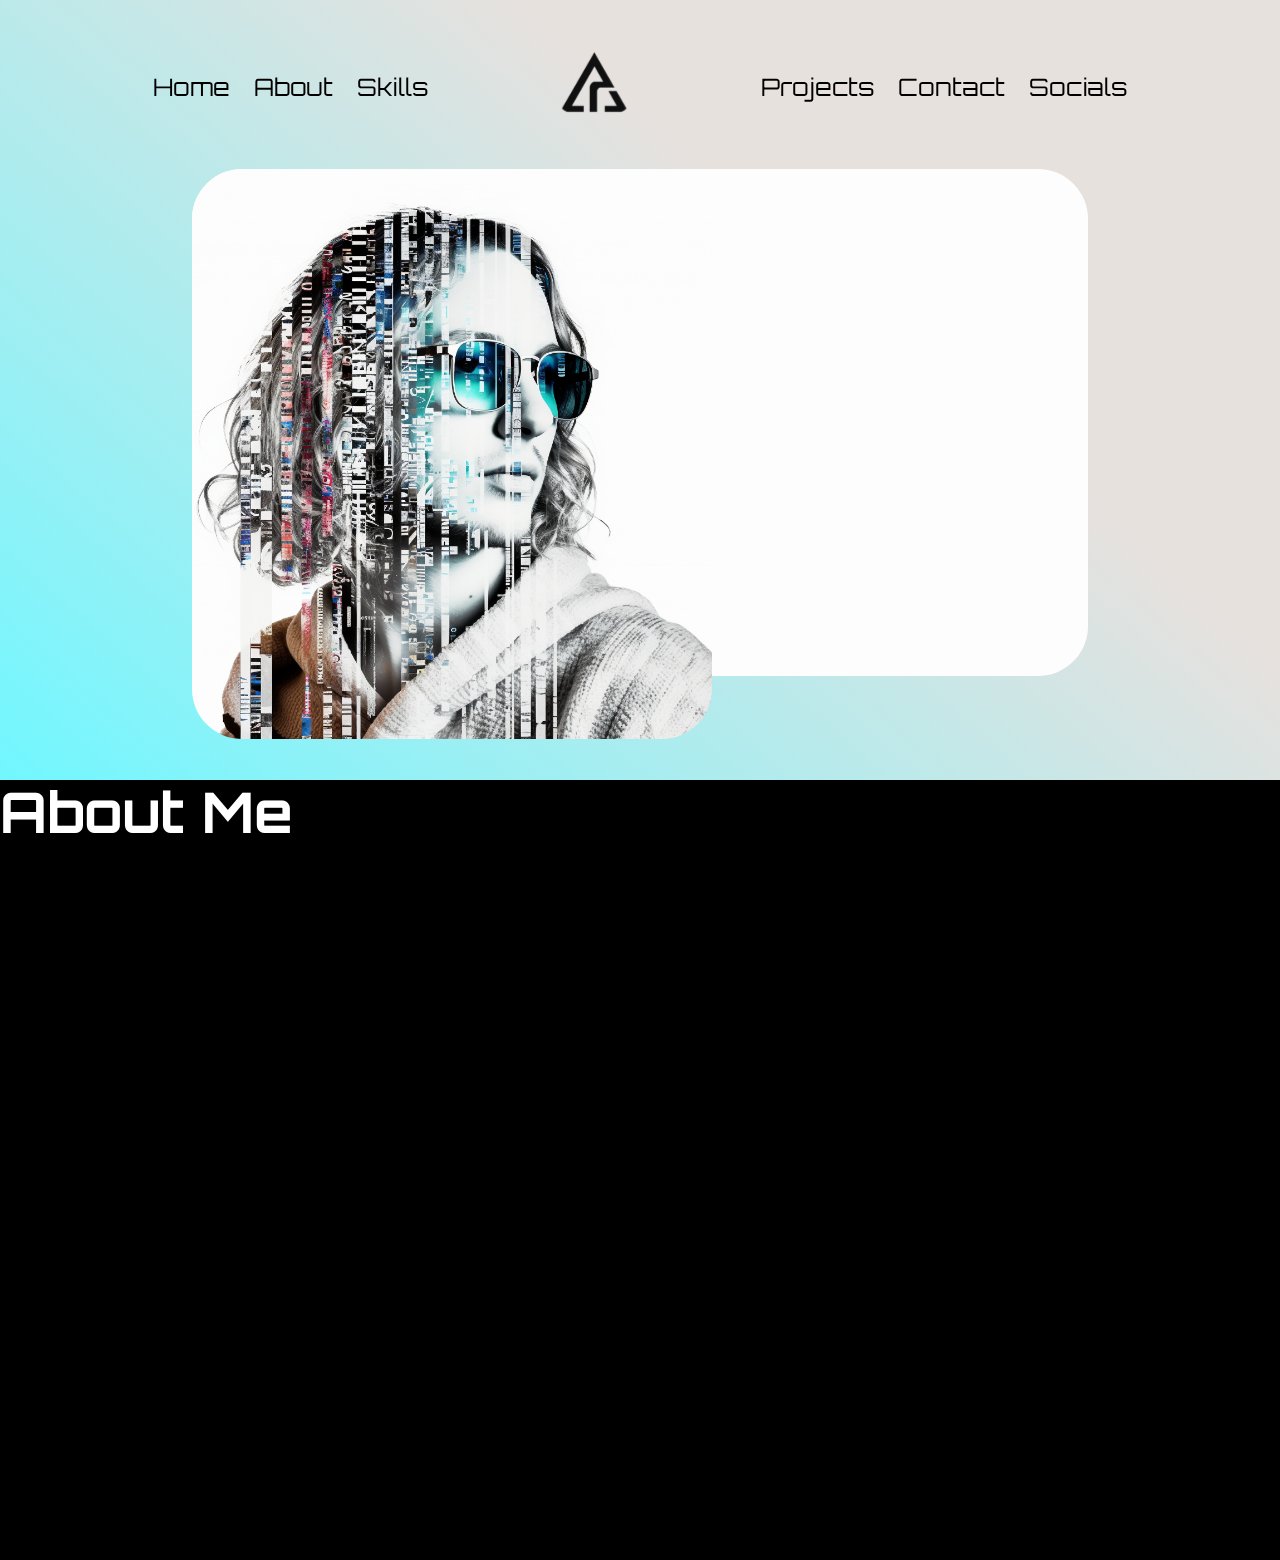
==== index.html @ 76cf9f2a "Start of Navbar, landingPage, hero banner, and About" ====
<!DOCTYPE html>
<html lang="en">
<head>
    <meta charset="UTF-8">
    <meta name="viewport" content="width=device-width, initial-scale=1.0">
    <title>Rafael Matias Dev</title>
    <link rel="stylesheet" href="/CSS/normalize.css">
    <link rel="stylesheet" href="/CSS/styles.css">
    <link rel="preconnect" href="https://fonts.googleapis.com">
    <link rel="preconnect" href="https://fonts.gstatic.com" crossorigin>
    <link href="https://fonts.googleapis.com/css2?family=Orbitron:wght@400;500;600;700;800;900&display=swap" rel="stylesheet">
</head>
<body>



    <nav>
        <div>
            <ul>
                <a href="#">
                    <li>Home</li>
                </a>
                <a href="#">
                    <li>About</li>
                </a>
                <a href="#">
                    <li>Skills</li>
                </a>
            </ul>
        </div>
        <svg class="logo" viewBox="0 0 91 91" fill="none">
            <rect width="91" height="91" fill="url(#pattern0)"/>
            <defs>
            <pattern id="pattern0" patternContentUnits="objectBoundingBox" width="1" height="1">
            <use xlink:href="#image0_125_3" transform="scale(0.00133333)"/>
            </pattern>
            <image id="image0_125_3" width="750" height="750" xlink:href="[data-uri]"/>
            </defs>
            </svg>
            
        <div>
            <ul>
                <a href="#">
                    <li>Projects</li>
                </a>
                <a href="#">
                    <li>Contact</li>
                </a>
                <a href="#">
                    <li>Socials</li>
                </a>
            </ul>
        </div>
    </nav>






    <section id="landing-page">
            <div class="hero-section">
                <div class="img-wrapper">
                    <img class="proifle-pic" src="Media/profile-pic.png" alt="A profile picture representing Web Developer Rafael Matias">
                </div>
                
                

            </div>
    </section>
    <section id="about">
        <h2>About Me</h2>
    </section>
    <section id="skills"></section>
    <section id="projects"></section>
    <section id="contact"></section>
    <section id="footer" id="socials"></section>
    




</body>
</html>
---- CSS/styles.css ----
/*----------------------------------------------------------*/

/*GENERAL*/

html {
    font-size: 62.5%;
    font-family: 'Orbitron';
    overflow-x: hidden; /* Hide horizontal scrollbar */
}

* {
    margin: 0;
    padding: 0;
}

body {
    background-color: aqua;
}
/*----------------------------------------------------------*/
/*NAVBAR*/

li {
    list-style-type: none;
}

a {
    text-decoration: none;
    color: black;

}

a:hover {
    color:rgb(255, 1, 245); /*FF01F5*/
}

nav {

    /*make navbar sticky*/

    position: fixed;
    top: 0;
    left: 0;
    z-index: 1000;


    width: 100%; /* Ensure the nav takes up the full width */
    height: 10em;
    /*border: 1px solid black;*/
    margin: 3.8em 0;
    display: flex;
    justify-content: center;
    align-items: center;
    background: rgba(red, green, blue, 0.5);

  }

nav ul {
    display: flex;
    gap: 2.4rem;
}

nav ul li {
    font-size: 2.4rem;
}


svg.logo {
max-width: 6%;
margin-left: 10%;
margin-right: 10%;
}

/*----------------------------------------------------------*/
/*LANDING PAGE HERO SECTON*/

h1 {
    font-size: 7.2rem;
    font-weight: bolder;
    letter-spacing: -4px;
    color: rgb(255, 1, 245);
    margin: 0;
    
}

h2 {
    font-size: 5.6rem;
    font-weight: bold;
    color: white;
    
}

.hero-text {
    text-transform: uppercase;
}

#landing-page {
    background: rgb(231,225,222);
    background: linear-gradient(221deg, rgba(231,225,222,1) 35%, rgba(113,247,255,1) 100%);
    height: 78em;
    width: 100%;
    position:relative;
    top: 0;
    left: 0;
    z-index: 999;

    display: flex;
    justify-content: center;
    align-items: center;
    
}

.hero-section {

/*Size & Position the Div*/    
width: 70%;
height: 65%;
border-radius: 50px;
background: rgb(253, 253, 253);
margin-top: 5%;

}

.img-wrapper {




    
}

  .img-wrapper img {
    width: 52em;
    height: 57em;
    position: relative;
    margin-top: 0;
    margin-left: 0 ;
    max-width: 600px; /* Set a maximum width for the image wrapper */
    overflow-y: hidden;
    border-radius: 50px;
    object-fit: cover;
    

    max-width: 100%; /* Make the image responsive */
    border-radius: 50px;
    
    
}


#nav-placeholder {



    width: 100%; /* Ensure the nav takes up the full width */
    height: 10em;
    border: 1px solid rgb(255, 0, 0);
    margin-bottom: 20rem;
    margin-top: 3.8em;
    
}

/*-------------------*/
/*ABOUT*/

#about {

    background: rgb(0, 0, 0);
    height: 78em;
    width: 100%;
    position: relative;
    top: 0;
    left: 0;
    z-index: 10000000;
    
}
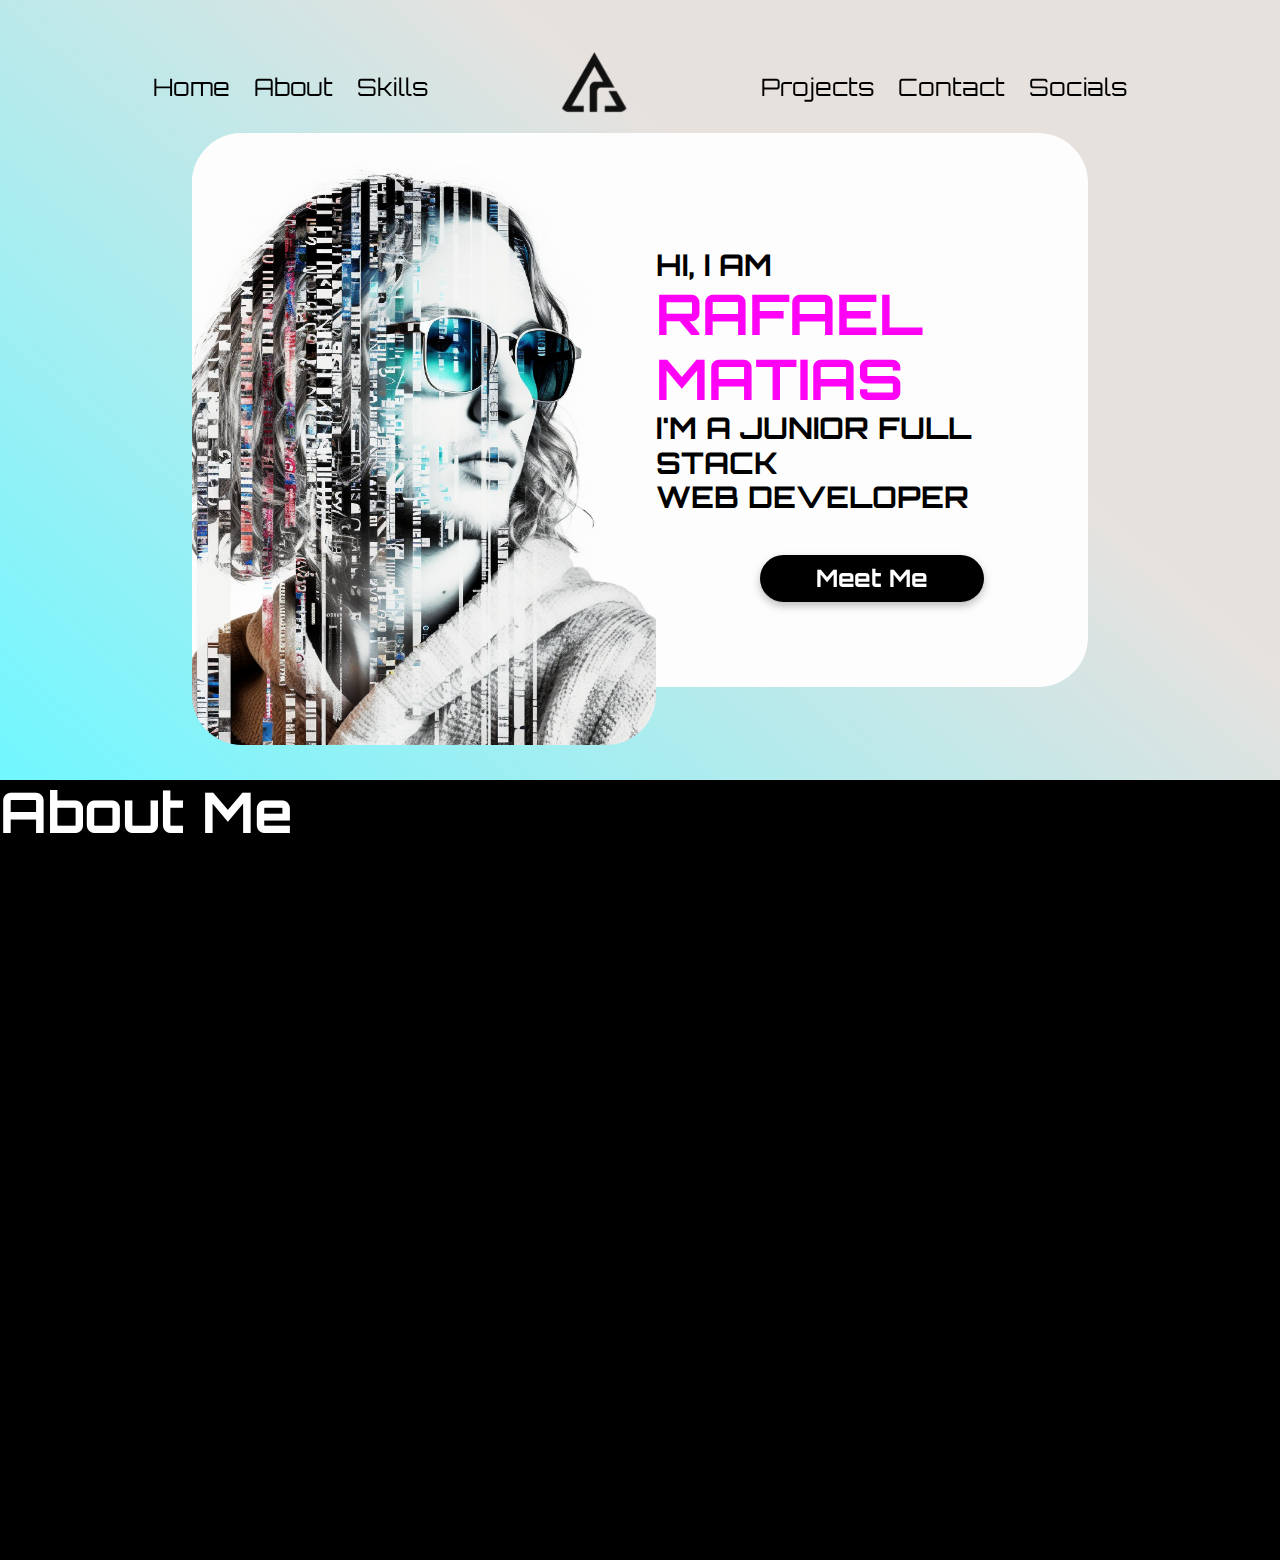
==== commit ccecc258: "Dev: Continued development of landing page" ====
--- a/index.html
+++ b/index.html
@@ -20,7 +20,7 @@
                 <a href="#">
                     <li>Home</li>
                 </a>
-                <a href="#">
+                <a href="#about">
                     <li>About</li>
                 </a>
                 <a href="#">
@@ -63,13 +63,29 @@
                 <div class="img-wrapper">
                     <img class="proifle-pic" src="Media/profile-pic.png" alt="A profile picture representing Web Developer Rafael Matias">
                 </div>
+                <div class="content-box">
+                    <div class="hero-text">
+                        <p>Hi, I am</p>
+                        <h1>Rafael Matias</h1>
+                        <h2>I'm a Junior Full Stack <br>Web Developer</h2>
+                    </div>
+                    <div class="button-wrapper">
+                        <div class="cta-button">
+                            <a href="#about">
+                                <p>Meet Me</p>
+                            </a>
+                        </div>
+                    </div>
+                </div>
                 
                 
 
             </div>
     </section>
     <section id="about">
-        <h2>About Me</h2>
+        <div class="section-header">
+            <h3>About Me</h3>
+        </div>
     </section>
     <section id="skills"></section>
     <section id="projects"></section>
--- a/CSS/styles.css
+++ b/CSS/styles.css
@@ -40,13 +40,13 @@
     position: fixed;
     top: 0;
     left: 0;
-    z-index: 1000;
+    z-index: 100000000000;
 
 
     width: 100%; /* Ensure the nav takes up the full width */
     height: 10em;
     /*border: 1px solid black;*/
-    margin: 3.8em 0;
+    margin-top: 3.8em;
     display: flex;
     justify-content: center;
     align-items: center;
@@ -70,19 +70,18 @@
 margin-right: 10%;
 }
 
-/*----------------------------------------------------------*/
+/*------------------------------------------------------------------------------*/
 /*LANDING PAGE HERO SECTON*/
 
 h1 {
-    font-size: 7.2rem;
+    font-size: 5.6rem;
     font-weight: bolder;
-    letter-spacing: -4px;
     color: rgb(255, 1, 245);
     margin: 0;
     
 }
 
-h2 {
+h3 {
     font-size: 5.6rem;
     font-weight: bold;
     color: white;
@@ -113,24 +112,28 @@
 
 /*Size & Position the Div*/    
 width: 70%;
-height: 65%;
+height: 71%;
 border-radius: 50px;
 background: rgb(253, 253, 253);
-margin-top: 5%;
+margin-top: 4em;
+
+/*Relative to Child Elements*/
+display: flex;
+flex-direction: row;
 
 }
 
 .img-wrapper {
 
-
+width: fit-content;
 
 
     
 }
 
   .img-wrapper img {
-    width: 52em;
-    height: 57em;
+    width: 57em;
+    height: 61.2em;
     position: relative;
     margin-top: 0;
     margin-left: 0 ;
@@ -146,20 +149,74 @@
     
 }
 
-
-#nav-placeholder {
-
-
-
-    width: 100%; /* Ensure the nav takes up the full width */
-    height: 10em;
-    border: 1px solid rgb(255, 0, 0);
-    margin-bottom: 20rem;
-    margin-top: 3.8em;
-    
-}
-
-/*-------------------*/
+/*CONTENT BOX IN HERO BANNER*/
+
+.content-box {
+    display: flex;
+    flex-direction: column;
+    align-items: center;
+    justify-content: center;
+    position: relative;
+    margin-top: 3em;
+}
+
+/*HERO TEXT*/
+
+.content-box p, h2 {
+    font-size: 3rem;
+    font-weight: bold;
+}
+
+
+/* CTA BUTTON 'Meet Me'*/
+
+.cta-button {
+    display: flex;
+    justify-content: center;
+    align-items: center;
+
+}
+
+
+.cta-button p {
+    color: white;
+    background-color: black;
+    font-size: 2.4em;
+    font-weight: bold;
+    padding: 10px 56px;
+    border-radius: 100px;
+    
+    filter: drop-shadow(0px 4px 4px rgba(0, 0, 0, 0.25));
+    text-shadow: 0px 4px 4px rgba(, 0, 0, 0.25);
+
+
+}
+
+.cta-button p:hover {
+    background-color: rgb(255, 1, 245);
+}
+
+.button-wrapper {
+    position: relative;
+    margin-top: 4em;
+}
+
+
+
+
+
+
+
+
+
+
+
+
+
+
+
+
+/*---------------------------------------------------------------------*/
 /*ABOUT*/
 
 #about {
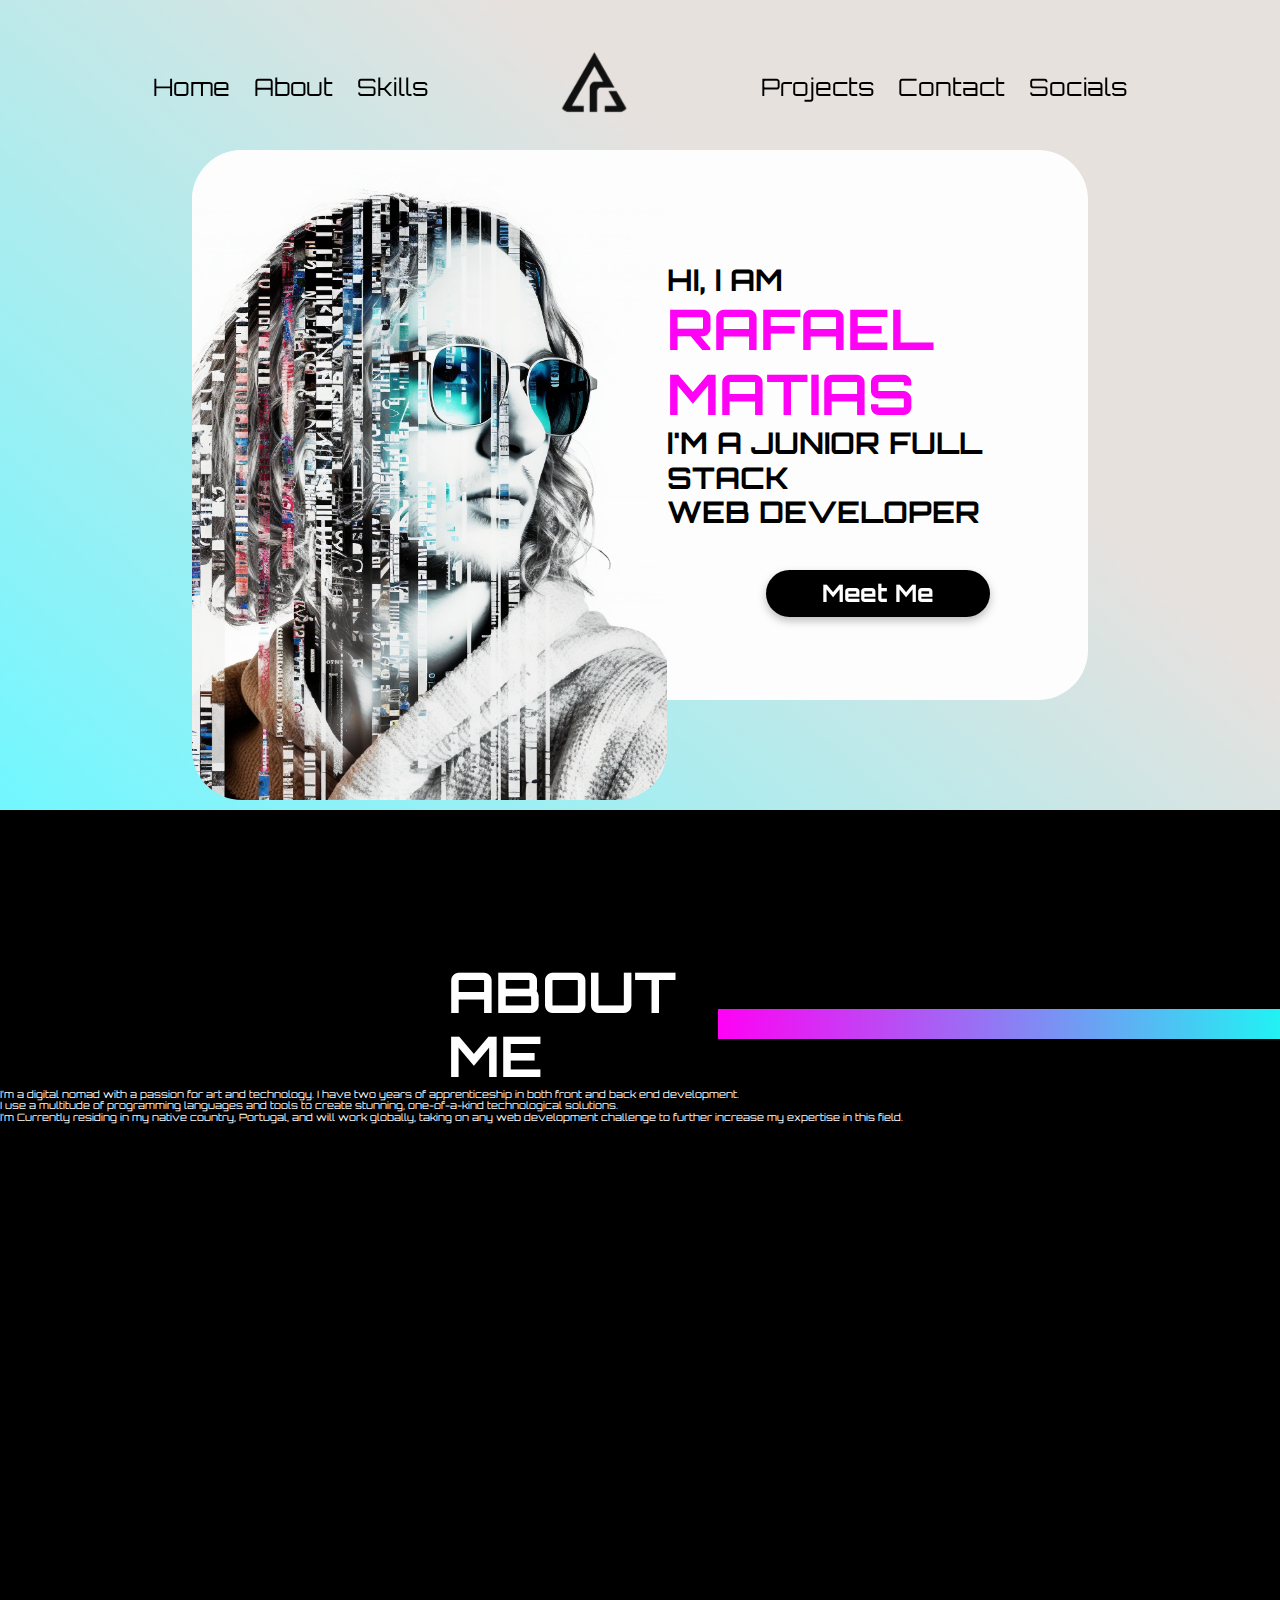
==== commit 3214c5f6: "Dev: Work on landing page and start of About section" ====
--- a/index.html
+++ b/index.html
@@ -22,6 +22,11 @@
                 </a>
                 <a href="#about">
                     <li>About</li>
+                    
+
+ 
+
+                    </p>
                 </a>
                 <a href="#">
                     <li>Skills</li>
@@ -83,11 +88,22 @@
             </div>
     </section>
     <section id="about">
-        <div class="section-header">
+        <div class="about-header">
             <h3>About Me</h3>
+            <div class="color-line"></div>
+        </div>
+        <div class="text-wrapper">
+            <p>I’m a digital nomad with a passion for art and technology. I have two years of apprenticeship in both front and back end development.
+            
+            <p>I use  a multitude of  programming languages  and  tools to create stunning, one-of-a-kind technological solutions.</p>
+            <p>I’m Currently residing in my native country, Portugal, and will work globally, taking on any web development challenge to further increase my expertise in this field.</p>
         </div>
     </section>
-    <section id="skills"></section>
+    <section id="skills">
+        <h3>Technical Skills</h3>
+
+
+    </section>
     <section id="projects"></section>
     <section id="contact"></section>
     <section id="footer" id="socials"></section>
--- a/CSS/styles.css
+++ b/CSS/styles.css
@@ -96,6 +96,7 @@
     background: rgb(231,225,222);
     background: linear-gradient(221deg, rgba(231,225,222,1) 35%, rgba(113,247,255,1) 100%);
     height: 78em;
+    height: 90vh;
     width: 100%;
     position:relative;
     top: 0;
@@ -112,7 +113,7 @@
 
 /*Size & Position the Div*/    
 width: 70%;
-height: 71%;
+height: 68%;
 border-radius: 50px;
 background: rgb(253, 253, 253);
 margin-top: 4em;
@@ -132,8 +133,8 @@
 }
 
   .img-wrapper img {
-    width: 57em;
-    height: 61.2em;
+    width: 60em;
+    height: 65em;
     position: relative;
     margin-top: 0;
     margin-left: 0 ;
@@ -158,6 +159,7 @@
     justify-content: center;
     position: relative;
     margin-top: 3em;
+    margin-left: 0;
 }
 
 /*HERO TEXT*/
@@ -222,11 +224,71 @@
 #about {
 
     background: rgb(0, 0, 0);
-    height: 78em;
-    width: 100%;
-    position: relative;
+    height: 100vh;
+    width: 100%;
+    position: absolute;
+
+}
+
+
+#about p {
+    color: white;
+}
+
+.about-header {
+    background-color: black;
+    display: flex;
+    align-items: center;
+    justify-content: space-between;
+    margin-top: 15em;
+    text-transform: uppercase;
+
+
+}
+
+#about h3 {
+    margin-left: 8em;
+    margin-right: ;
+}
+
+#about .color-line {
+    height: 3em;
+    width: 55.5vw;
+    background: rgb(255,1,245);
+    background: linear-gradient(90deg, rgba(255,1,245,1) 0%, rgba(33,242,243,1) 100%);
+}
+
+/*---------------------------------------------------------------------*/
+/*SKILLS*/
+
+#skills {
+    background: white;
+    height: 200vh;
+    width: 100%;
+    position: static;
     top: 0;
     left: 0;
-    z-index: 10000000;
-    
-}+    z-index: 100000001;
+}
+
+#skills h3 {
+    color: black;
+}
+
+/*---------------------------------------------------------------------*/
+/*PROJECTS*/
+
+#projects {
+    background: black;
+    height: 200vh;
+    width: 100%;
+    position: static;
+}
+
+
+
+/*---------------------------------------------------------------------*/
+/*CONTACT ME*/
+
+/*---------------------------------------------------------------------*/
+/*FOOTER*/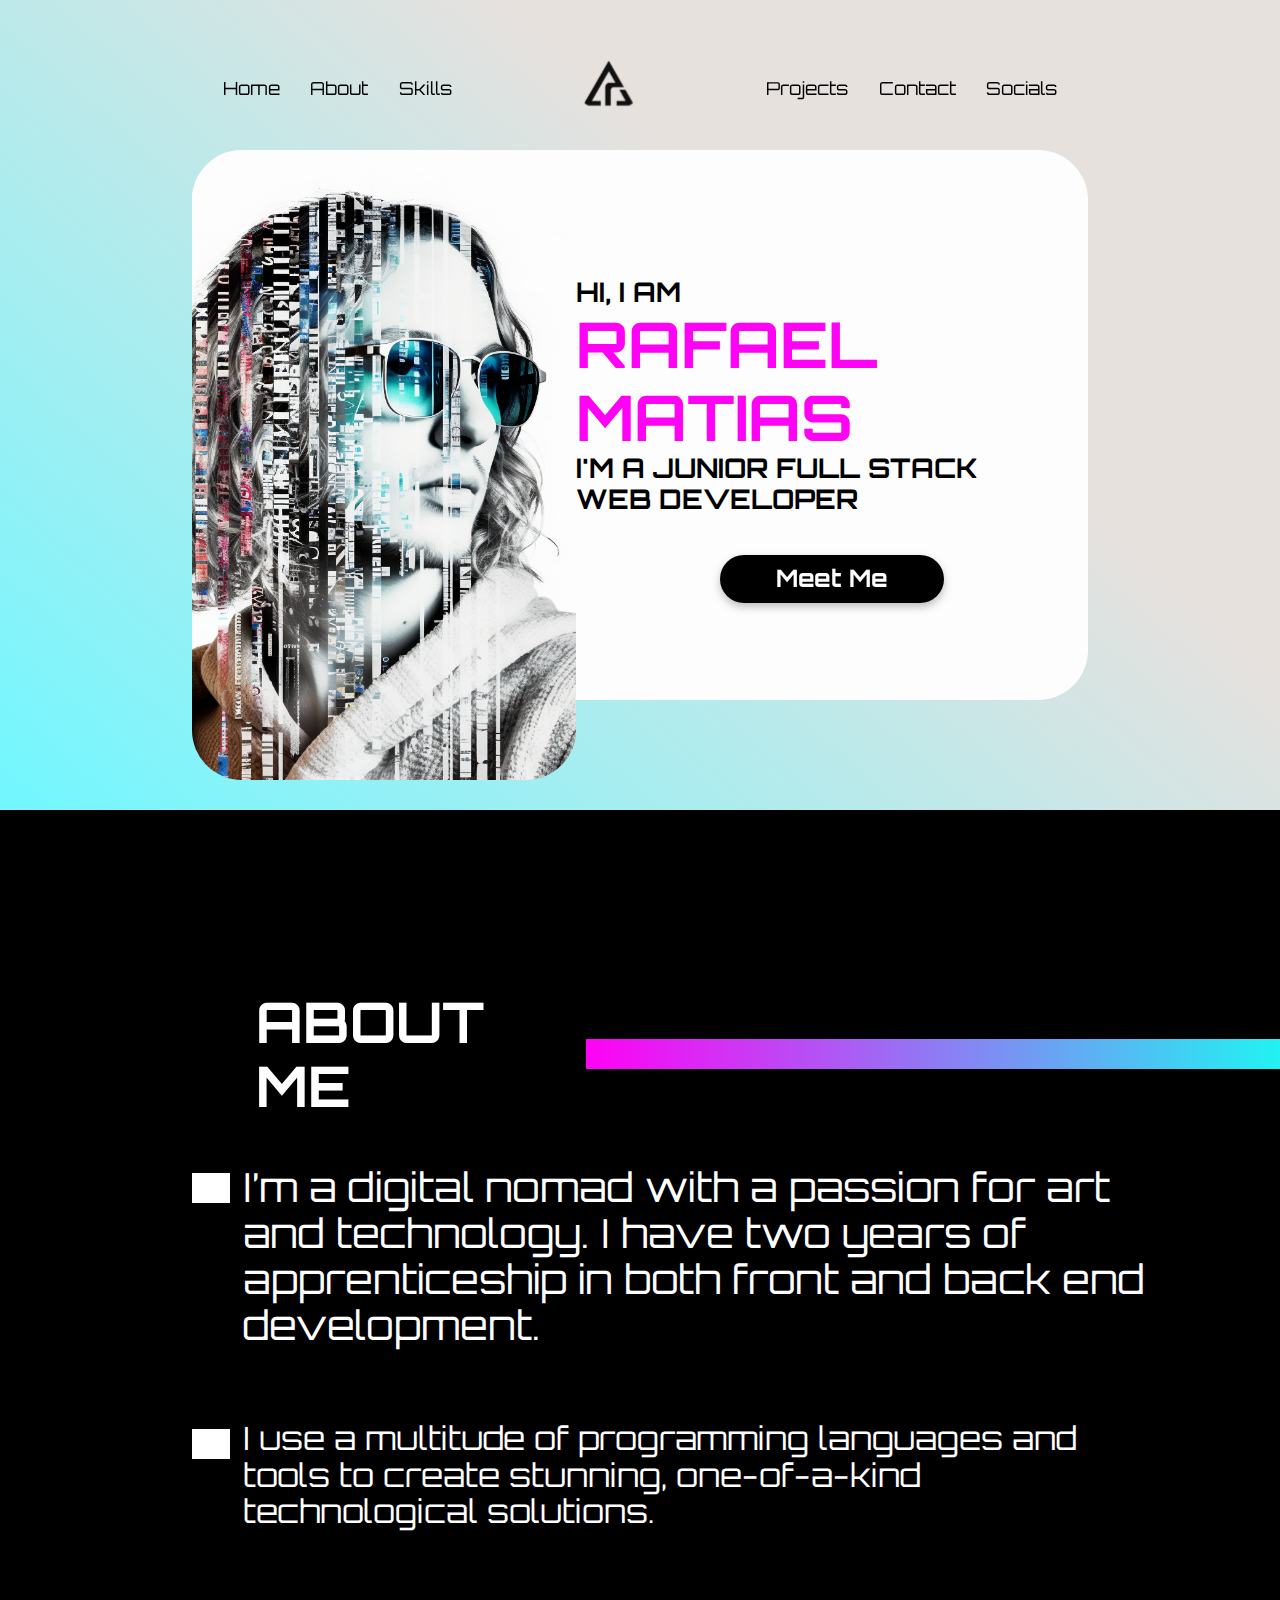
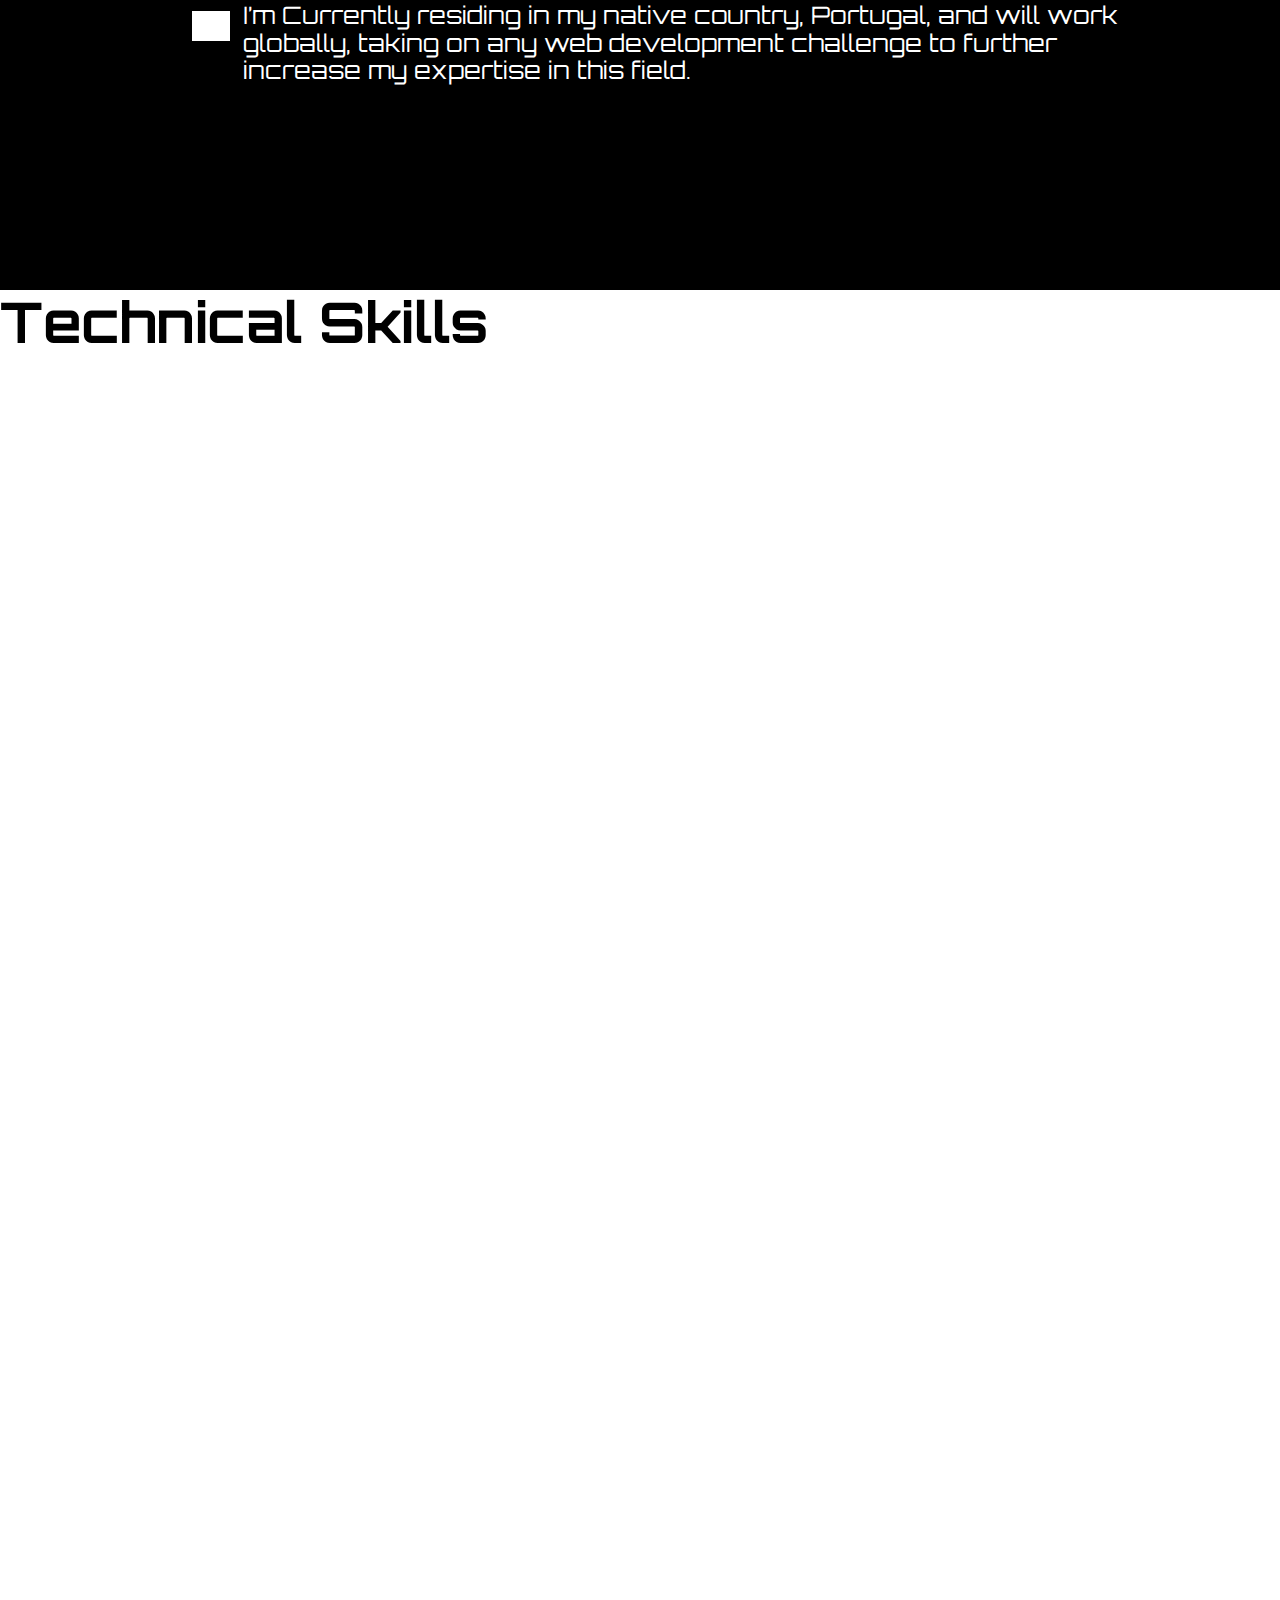
==== commit d5d39b50: "Dev: Work on About section. Added Javascript document" ====
--- a/index.html
+++ b/index.html
@@ -9,6 +9,7 @@
     <link rel="preconnect" href="https://fonts.googleapis.com">
     <link rel="preconnect" href="https://fonts.gstatic.com" crossorigin>
     <link href="https://fonts.googleapis.com/css2?family=Orbitron:wght@400;500;600;700;800;900&display=swap" rel="stylesheet">
+    <script src="Javascript.js"></script>
 </head>
 <body>
 
@@ -17,10 +18,10 @@
     <nav>
         <div>
             <ul>
-                <a href="#">
+                <a class="navbar-link" href="#">
                     <li>Home</li>
                 </a>
-                <a href="#about">
+                <a class="navbar-link" href="#about">
                     <li>About</li>
                     
 
@@ -28,7 +29,7 @@
 
                     </p>
                 </a>
-                <a href="#">
+                <a class="navbar-link" href="#">
                     <li>Skills</li>
                 </a>
             </ul>
@@ -45,13 +46,13 @@
             
         <div>
             <ul>
-                <a href="#">
+                <a class="navbar-link" href="#">
                     <li>Projects</li>
                 </a>
-                <a href="#">
+                <a class="navbar-link" href="#">
                     <li>Contact</li>
                 </a>
-                <a href="#">
+                <a class="navbar-link" href="#">
                     <li>Socials</li>
                 </a>
             </ul>
@@ -87,24 +88,45 @@
 
             </div>
     </section>
-    <section id="about">
+    
+    <section id="about" class=".dark-section">
         <div class="about-header">
             <h3>About Me</h3>
             <div class="color-line"></div>
         </div>
-        <div class="text-wrapper">
-            <p>I’m a digital nomad with a passion for art and technology. I have two years of apprenticeship in both front and back end development.
-            
-            <p>I use  a multitude of  programming languages  and  tools to create stunning, one-of-a-kind technological solutions.</p>
-            <p>I’m Currently residing in my native country, Portugal, and will work globally, taking on any web development challenge to further increase my expertise in this field.</p>
+
+        <div class="about-content">
+                <div class="content-1-wrapper">
+                        <div class="rectangle"></div>
+                        <p>I’m a digital nomad with a passion for art and technology. I have two years of apprenticeship in both front and back end development.
+                </div>
+
+                <div class="content-2-wrapper">
+                        <div class="rectangle"></div>
+                        <p id="p2">I use  a multitude of  programming languages  and  tools to create stunning, one-of-a-kind technological solutions.</p>
+                </div>
+
+
+                <div class="content-3-wrapper">
+                        <div class="rectangle"></div>
+                        <p id="p3">I’m Currently residing in my native country, Portugal, and will work globally, taking on any web development challenge to further increase my expertise in this field.</p>
+                </div>
         </div>
     </section>
+
+
+
+
+
+
+
+
     <section id="skills">
         <h3>Technical Skills</h3>
 
 
     </section>
-    <section id="projects"></section>
+    <section id="projects" class=".dark-section"></section>
     <section id="contact"></section>
     <section id="footer" id="socials"></section>
     
--- a/CSS/styles.css
+++ b/CSS/styles.css
@@ -14,7 +14,7 @@
 }
 
 body {
-    background-color: aqua;
+    background-color: rgb(0, 0, 0);
 }
 /*----------------------------------------------------------*/
 /*NAVBAR*/
@@ -56,16 +56,16 @@
 
 nav ul {
     display: flex;
-    gap: 2.4rem;
+    gap: 2.4vw;
 }
 
 nav ul li {
-    font-size: 2.4rem;
+    font-size: 1.4vw;
 }
 
 
 svg.logo {
-max-width: 6%;
+max-width: 4.5vw;
 margin-left: 10%;
 margin-right: 10%;
 }
@@ -74,7 +74,7 @@
 /*LANDING PAGE HERO SECTON*/
 
 h1 {
-    font-size: 5.6rem;
+    font-size: 7vh;
     font-weight: bolder;
     color: rgb(255, 1, 245);
     margin: 0;
@@ -95,13 +95,8 @@
 #landing-page {
     background: rgb(231,225,222);
     background: linear-gradient(221deg, rgba(231,225,222,1) 35%, rgba(113,247,255,1) 100%);
-    height: 78em;
     height: 90vh;
     width: 100%;
-    position:relative;
-    top: 0;
-    left: 0;
-    z-index: 999;
 
     display: flex;
     justify-content: center;
@@ -133,8 +128,8 @@
 }
 
   .img-wrapper img {
-    width: 60em;
-    height: 65em;
+    width: 35vw;
+    height: 70vh;
     position: relative;
     margin-top: 0;
     margin-left: 0 ;
@@ -165,7 +160,7 @@
 /*HERO TEXT*/
 
 .content-box p, h2 {
-    font-size: 3rem;
+    font-size: 3vh;
     font-weight: bold;
 }
 
@@ -189,7 +184,7 @@
     border-radius: 100px;
     
     filter: drop-shadow(0px 4px 4px rgba(0, 0, 0, 0.25));
-    text-shadow: 0px 4px 4px rgba(, 0, 0, 0.25);
+    text-shadow: 0px 4px 4px rgba(0, 0, 0.25);
 
 
 }
@@ -225,8 +220,9 @@
 
     background: rgb(0, 0, 0);
     height: 100vh;
-    width: 100%;
-    position: absolute;
+    width: 100vw;
+    position: relative;
+    
 
 }
 
@@ -240,23 +236,123 @@
     display: flex;
     align-items: center;
     justify-content: space-between;
-    margin-top: 15em;
+    margin-top: 20vh;
+    margin-bottom: 5vh;
     text-transform: uppercase;
 
 
+
 }
 
 #about h3 {
-    margin-left: 8em;
-    margin-right: ;
+    margin-left: 20vw;
 }
 
 #about .color-line {
     height: 3em;
-    width: 55.5vw;
+    width: 56vw;
     background: rgb(255,1,245);
     background: linear-gradient(90deg, rgba(255,1,245,1) 0%, rgba(33,242,243,1) 100%);
 }
+
+
+/*ABOUT TEXT*/
+
+#about .text-wrapper {
+    width: fit-content;
+    margin-left: 1vw;
+    
+
+    flex-direction: row;
+    justify-content: center;
+    align-items: center;
+    
+}
+
+#about p {
+    padding-right: 10vw;
+    margin-left: 1vw;
+    width: fit-content;
+    
+}
+
+#about #p1 {
+    font-size: 4rem;
+}
+#about #p2 {
+    font-size: 3.2rem;
+}
+#about #p3 {
+    font-size: 2.4rem;
+}
+
+#about #li {
+    gap: 100vh;
+}
+
+#about .bullet-points {
+    display: flex;
+    flex-direction: column;
+    margin-left: 15vw;
+}
+
+.rectangle {
+    margin-top: 1vh;
+    background-color: white;
+    width: 40px;
+    height: 30px;
+
+
+}
+
+.about-content {
+
+    display: flex;
+    flex-direction: column;
+
+}
+
+#about .content-1-wrapper, .content-2-wrapper, .content-3-wrapper {
+
+display: flex;
+flex-direction: row;
+margin-bottom: 8vh;
+margin-left: 15vw;
+
+
+}
+
+#about .content-1-wrapper p {
+    font-size: 4rem
+}
+
+
+
+
+
+
+
+
+
+
+
+
+
+
+
+
+
+
+
+
+
+
+
+
+
+
+
+
 
 /*---------------------------------------------------------------------*/
 /*SKILLS*/
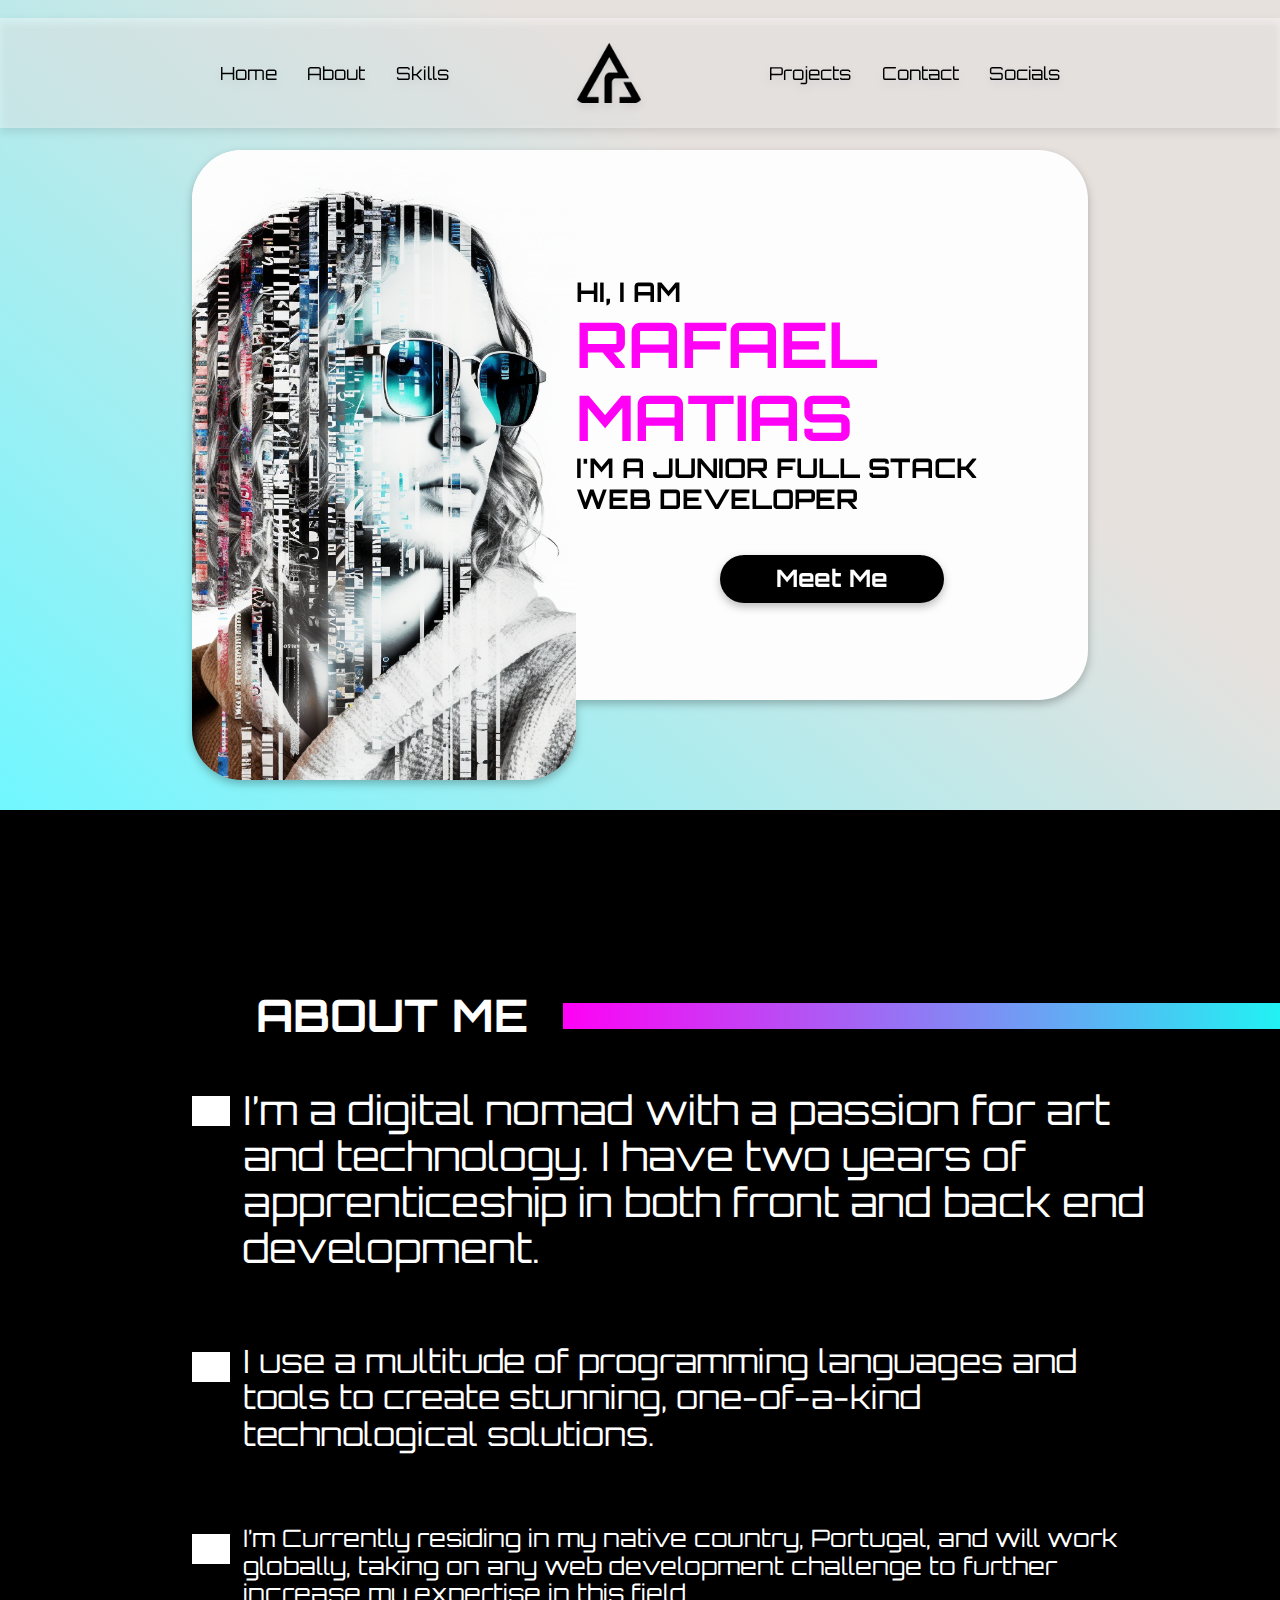
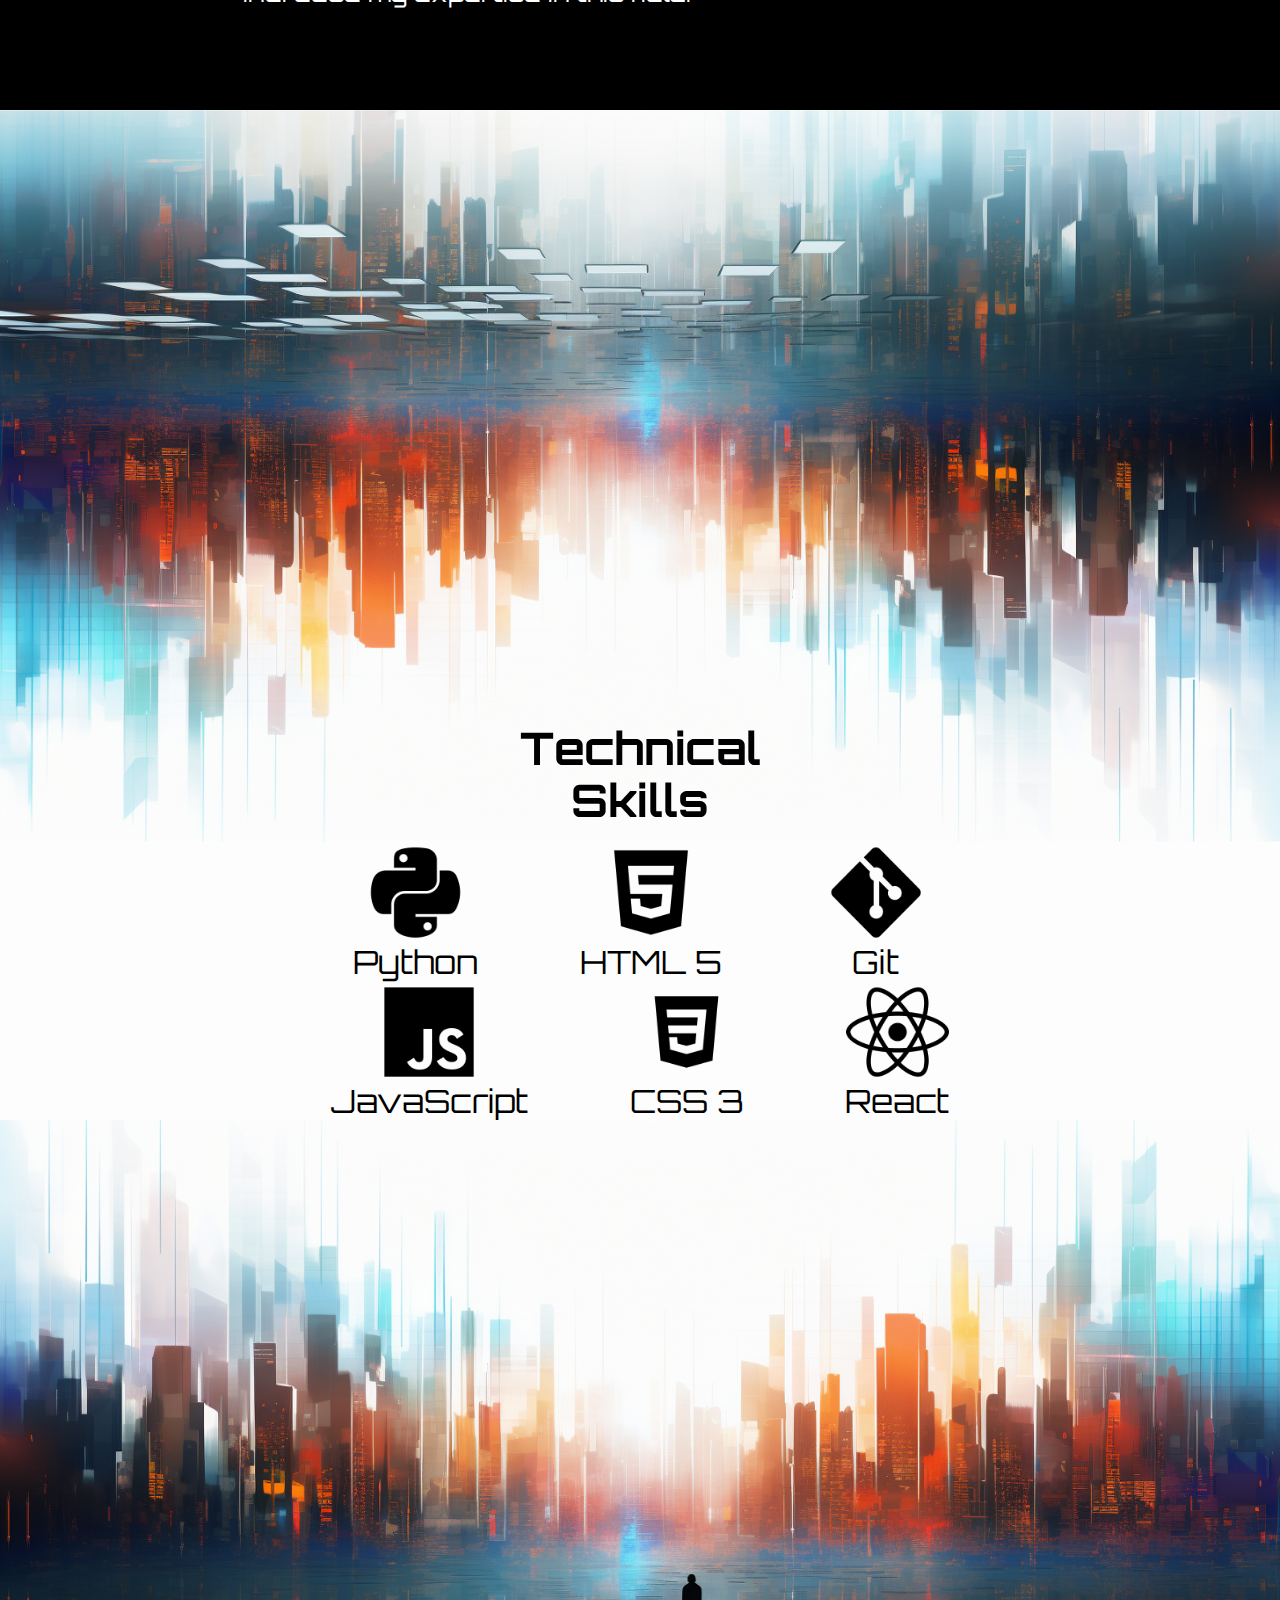
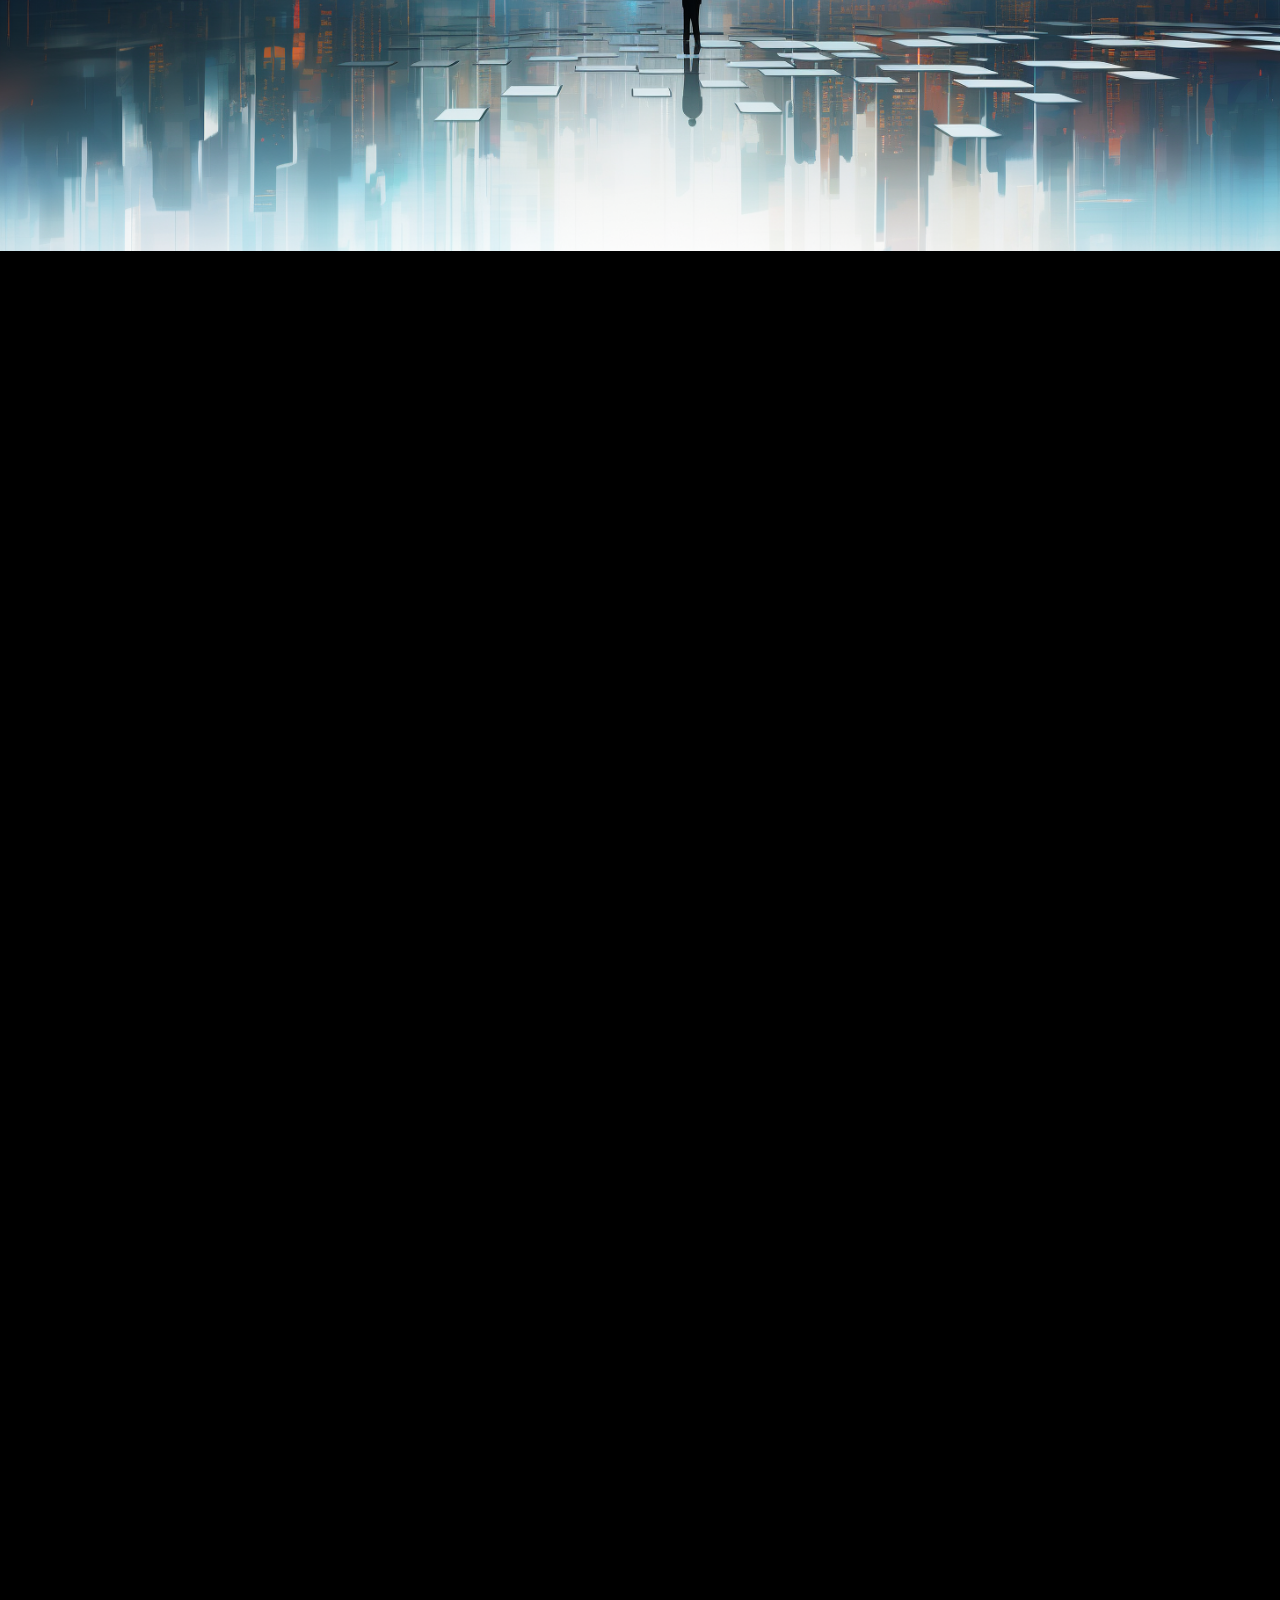
==== commit 2c25c772: "Dev: Continued dev and improvements on landing page, about, and skills section" ====
--- a/index.html
+++ b/index.html
@@ -9,42 +9,32 @@
     <link rel="preconnect" href="https://fonts.googleapis.com">
     <link rel="preconnect" href="https://fonts.gstatic.com" crossorigin>
     <link href="https://fonts.googleapis.com/css2?family=Orbitron:wght@400;500;600;700;800;900&display=swap" rel="stylesheet">
-    <script src="Javascript.js"></script>
+
 </head>
 <body>
 
 
 
     <nav>
-        <div>
+        
+        <div id="left-nav">
             <ul>
                 <a class="navbar-link" href="#">
                     <li>Home</li>
                 </a>
                 <a class="navbar-link" href="#about">
                     <li>About</li>
-                    
-
- 
-
+            
                     </p>
                 </a>
-                <a class="navbar-link" href="#">
+                <a class="navbar-link" href="#anchor-target-skills">
                     <li>Skills</li>
                 </a>
             </ul>
         </div>
-        <svg class="logo" viewBox="0 0 91 91" fill="none">
-            <rect width="91" height="91" fill="url(#pattern0)"/>
-            <defs>
-            <pattern id="pattern0" patternContentUnits="objectBoundingBox" width="1" height="1">
-            <use xlink:href="#image0_125_3" transform="scale(0.00133333)"/>
-            </pattern>
-            <image id="image0_125_3" width="750" height="750" xlink:href="[data-uri]"/>
-            </defs>
-            </svg>
+        <img  class="logo" src="Media/Logo Neutral.png" alt="">
             
-        <div>
+        <div id="right-nav">
             <ul>
                 <a class="navbar-link" href="#">
                     <li>Projects</li>
@@ -122,10 +112,46 @@
 
 
     <section id="skills">
-        <h3>Technical Skills</h3>
-
-
+        <div id="anchor-target-skills"></div>
+        <div class="glitch-box">
+            
+        </div>
+        <img id="upper-city" src="Media/city-upper.png" alt="">
+        <h3>Technical <br>Skills</h3>
+        <div id="first-row">
+            <div class="content-wrapper">
+                <img src="Media/Python Black.png" alt="">
+                <p>Python</p>
+            </div>
+            <div class="content-wrapper">
+                <img src="Media/HTML Black.png" alt="">
+                <p>HTML 5</p>
+            </div>
+            <div class="content-wrapper">
+                <img src="Media/Git Black.png" alt="">
+                <p>Git</p>
+            </div>
+            
+        </div>
+        
+        
+        <div id="seccond-row">
+                <div class="content-wrapper">
+                    <img src="Media/JavaScript Black.png" alt="">
+                    <p>JavaScript</p>
+                </div>
+                <div class="content-wrapper css-wrapper">
+                    <img src="Media/CSS Black.png" alt="">
+                    <p>CSS 3</p>
+                </div>
+                <div class="content-wrapper">
+                    <img src="Media/React Black.png" alt="">
+                    <p>React</p>
+                </div>
+            </div>
+        <img id="lower-city" src="Media/city-lower.png" alt="">
     </section>
+    
     <section id="projects" class=".dark-section"></section>
     <section id="contact"></section>
     <section id="footer" id="socials"></section>
--- a/CSS/styles.css
+++ b/CSS/styles.css
@@ -14,10 +14,45 @@
 }
 
 body {
-    background-color: rgb(0, 0, 0);
+    background-color: rgb(231,225,222);
+    display: flex;
+    flex-direction: column;
 }
 /*----------------------------------------------------------*/
 /*NAVBAR*/
+
+nav {
+    position: fixed;  /*make navbar sticky*/
+    top: 0;
+    width: 100%;
+    height: 10%;
+    padding-top: 1rem;
+    padding-bottom: 1rem ;
+    z-index: 9999999999999999999999999999999999999999999999; /* Make sure it's above other elements */
+    background-color: rgba(255, 255, 255, 0.4); /* Transparent background */
+    margin-top: 1.8em;
+    display: flex;
+    justify-content:center;
+    align-items: center;
+    filter: drop-shadow(0px 4px 4px rgba(0, 0, 0, 0.25));
+
+
+  }
+
+nav #left-nav {
+margin-right: 10vw;
+
+}
+
+nav #right-nav {
+    margin-left: 10vw;
+
+}
+
+.logo {
+width: 5%;
+}
+    
 
 li {
     list-style-type: none;
@@ -33,26 +68,6 @@
     color:rgb(255, 1, 245); /*FF01F5*/
 }
 
-nav {
-
-    /*make navbar sticky*/
-
-    position: fixed;
-    top: 0;
-    left: 0;
-    z-index: 100000000000;
-
-
-    width: 100%; /* Ensure the nav takes up the full width */
-    height: 10em;
-    /*border: 1px solid black;*/
-    margin-top: 3.8em;
-    display: flex;
-    justify-content: center;
-    align-items: center;
-    background: rgba(red, green, blue, 0.5);
-
-  }
 
 nav ul {
     display: flex;
@@ -64,11 +79,6 @@
 }
 
 
-svg.logo {
-max-width: 4.5vw;
-margin-left: 10%;
-margin-right: 10%;
-}
 
 /*------------------------------------------------------------------------------*/
 /*LANDING PAGE HERO SECTON*/
@@ -82,7 +92,7 @@
 }
 
 h3 {
-    font-size: 5.6rem;
+    font-size: 3.5vw;
     font-weight: bold;
     color: white;
     
@@ -106,12 +116,15 @@
 
 .hero-section {
 
-/*Size & Position the Div*/    
+/*Size & Position the Div + style*/    
 width: 70%;
 height: 68%;
+margin-top: 4em;
 border-radius: 50px;
 background: rgb(253, 253, 253);
-margin-top: 4em;
+filter: drop-shadow(0px 4px 4px rgba(0, 0, 0, 0.25));
+
+
 
 /*Relative to Child Elements*/
 display: flex;
@@ -130,7 +143,7 @@
   .img-wrapper img {
     width: 35vw;
     height: 70vh;
-    position: relative;
+
     margin-top: 0;
     margin-left: 0 ;
     max-width: 600px; /* Set a maximum width for the image wrapper */
@@ -152,7 +165,7 @@
     flex-direction: column;
     align-items: center;
     justify-content: center;
-    position: relative;
+
     margin-top: 3em;
     margin-left: 0;
 }
@@ -194,7 +207,7 @@
 }
 
 .button-wrapper {
-    position: relative;
+
     margin-top: 4em;
 }
 
@@ -215,15 +228,18 @@
 
 /*---------------------------------------------------------------------*/
 /*ABOUT*/
+
+#japanese-text {
+    position: absolute;
+    transform: rotate(180deg);
+    color: rgb(109, 45, 119);
+}
 
 #about {
 
     background: rgb(0, 0, 0);
     height: 100vh;
     width: 100vw;
-    position: relative;
-    
-
 }
 
 
@@ -249,7 +265,7 @@
 }
 
 #about .color-line {
-    height: 3em;
+    height: 2vw;
     width: 56vw;
     background: rgb(255,1,245);
     background: linear-gradient(90deg, rgba(255,1,245,1) 0%, rgba(33,242,243,1) 100%);
@@ -354,21 +370,117 @@
 
 
 
+
+
 /*---------------------------------------------------------------------*/
 /*SKILLS*/
 
+.glitch-box {
+    position: absolute;
+    
+}
+
+#anchor-target-skills {
+    position: absolute;
+    height: 10em;
+    width: 10em;
+    /*background-color: red;*/
+    z-index: 1000000000000000000000000000000000000;
+    margin-top: -50%;
+
+}
+
+#skills p {
+    font-size: 3.2rem;
+    
+}
+
+#skills h3 {
+    position: absolute;
+
+    display: flex;
+    justify-content: center;
+    text-align: center;
+
+}
+
+#upper-city {
+    transform: rotate(180deg); /* Flip the image upside down */
+    width: 100vw;
+    position: static;
+}
+
+#lower-city {
+    width: 100vw;
+    position: static;
+}
+
+#languages-wrapper {
+background-color: rgb(253,252,253);
+width: 100vw;
+min-height: 50vh;
+display: flex;
+flex-direction: row;
+}
+
+#first-row {
+    display: flex;
+    flex-direction: row;
+    justify-content: center;
+    align-items: center;
+}
+
+#seccond-row {
+    display: flex;
+    flex-direction: row;
+    justify-content: center;
+    align-items: center;
+}
+
+#first-row img {
+    width: 8vw;
+}
+
+
+#seccond-row img {
+    width: 8vw;
+}
+
 #skills {
-    background: white;
-    height: 200vh;
-    width: 100%;
-    position: static;
-    top: 0;
-    left: 0;
-    z-index: 100000001;
+    background: rgb(253,253,253);
+    height: fit-content;
+    width: 100vw;
+    display: flex;
+    flex-direction: column;
+    justify-content: center;
+    align-items: center;
+
 }
 
 #skills h3 {
     color: black;
+    z-index: 9999999999999999999;
+    transform: translateY(-200%);
+}
+
+#first-row .content-wrapper {
+    display: flex;
+    flex-direction: column;
+    justify-content: center;
+    align-items: center;
+    margin: 0 4vw;
+}
+
+#seccond-row .content-wrapper {
+    display: flex;
+    flex-direction: column;
+    justify-content: center;
+    align-items: center;
+    margin: 0 4vw;
+}
+
+.css-wrapper {
+    margin-left: -500vw;
 }
 
 /*---------------------------------------------------------------------*/
@@ -378,7 +490,6 @@
     background: black;
     height: 200vh;
     width: 100%;
-    position: static;
 }
 
 
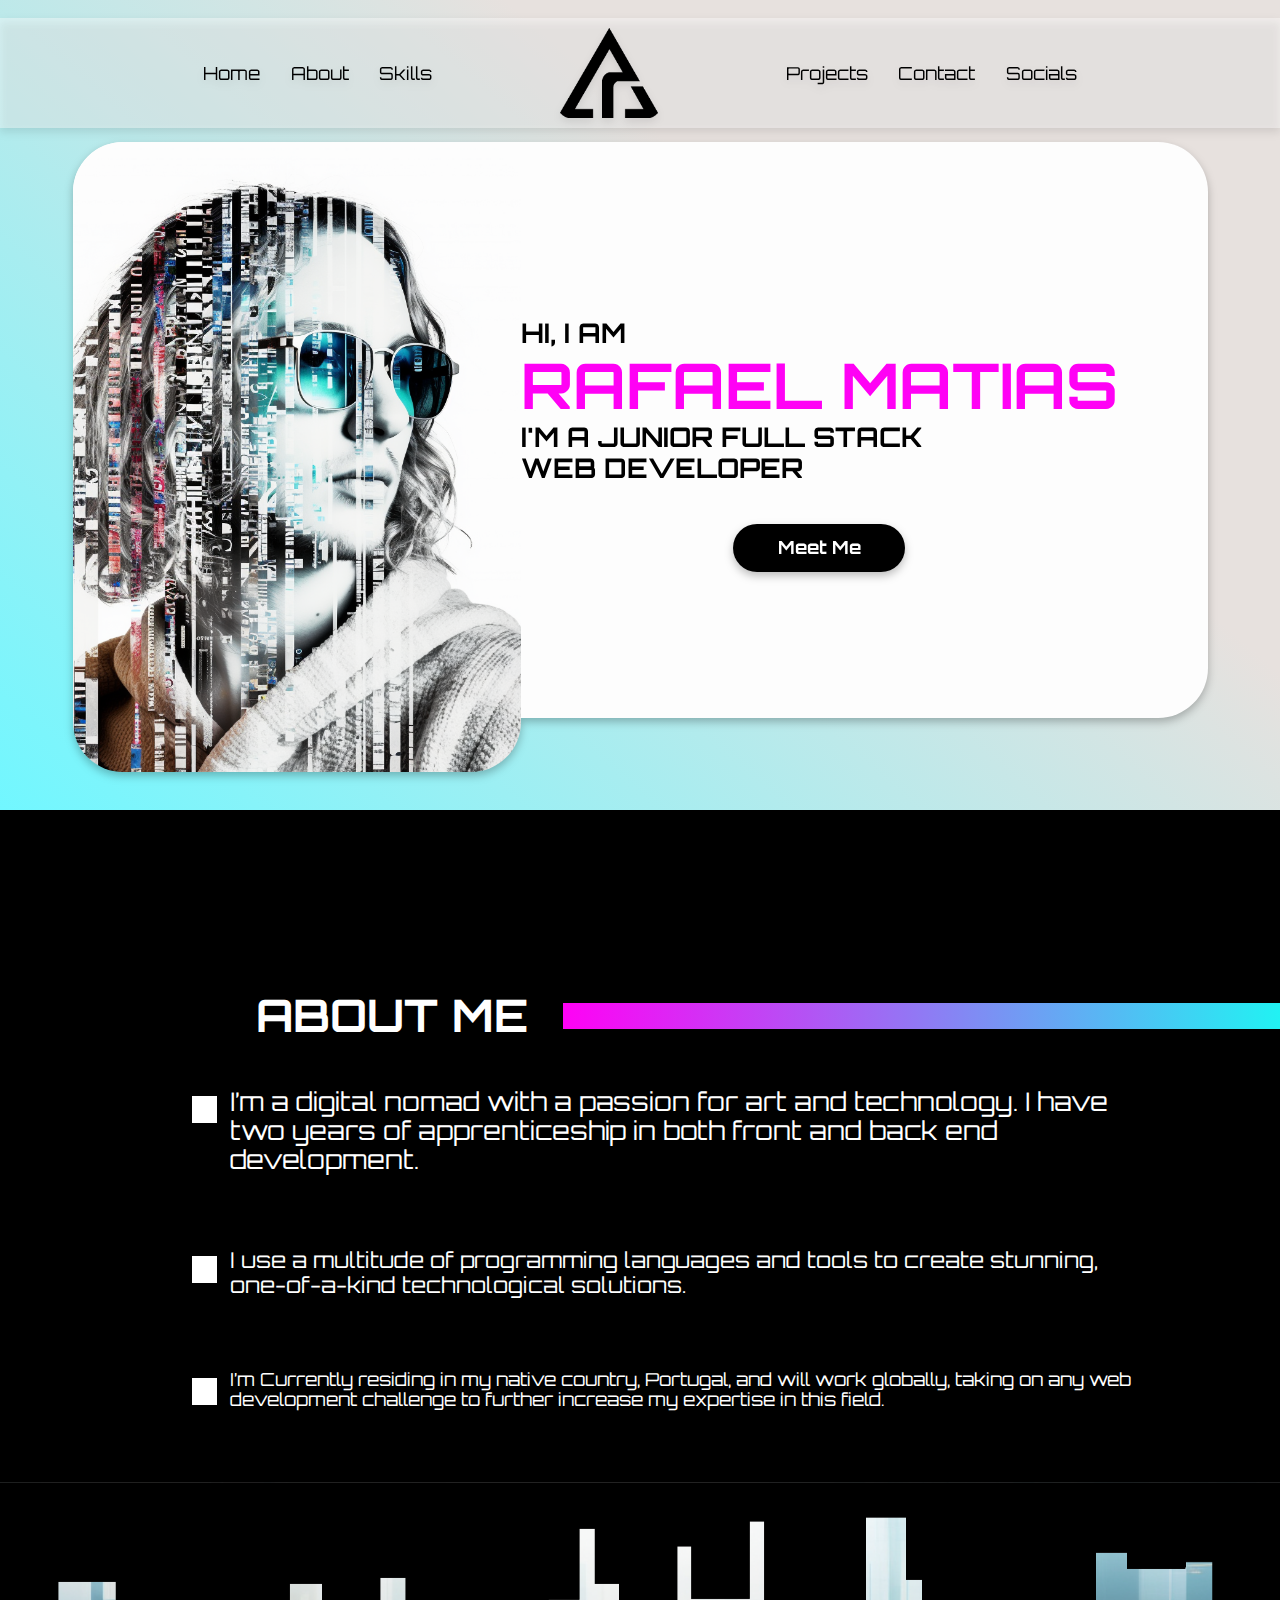
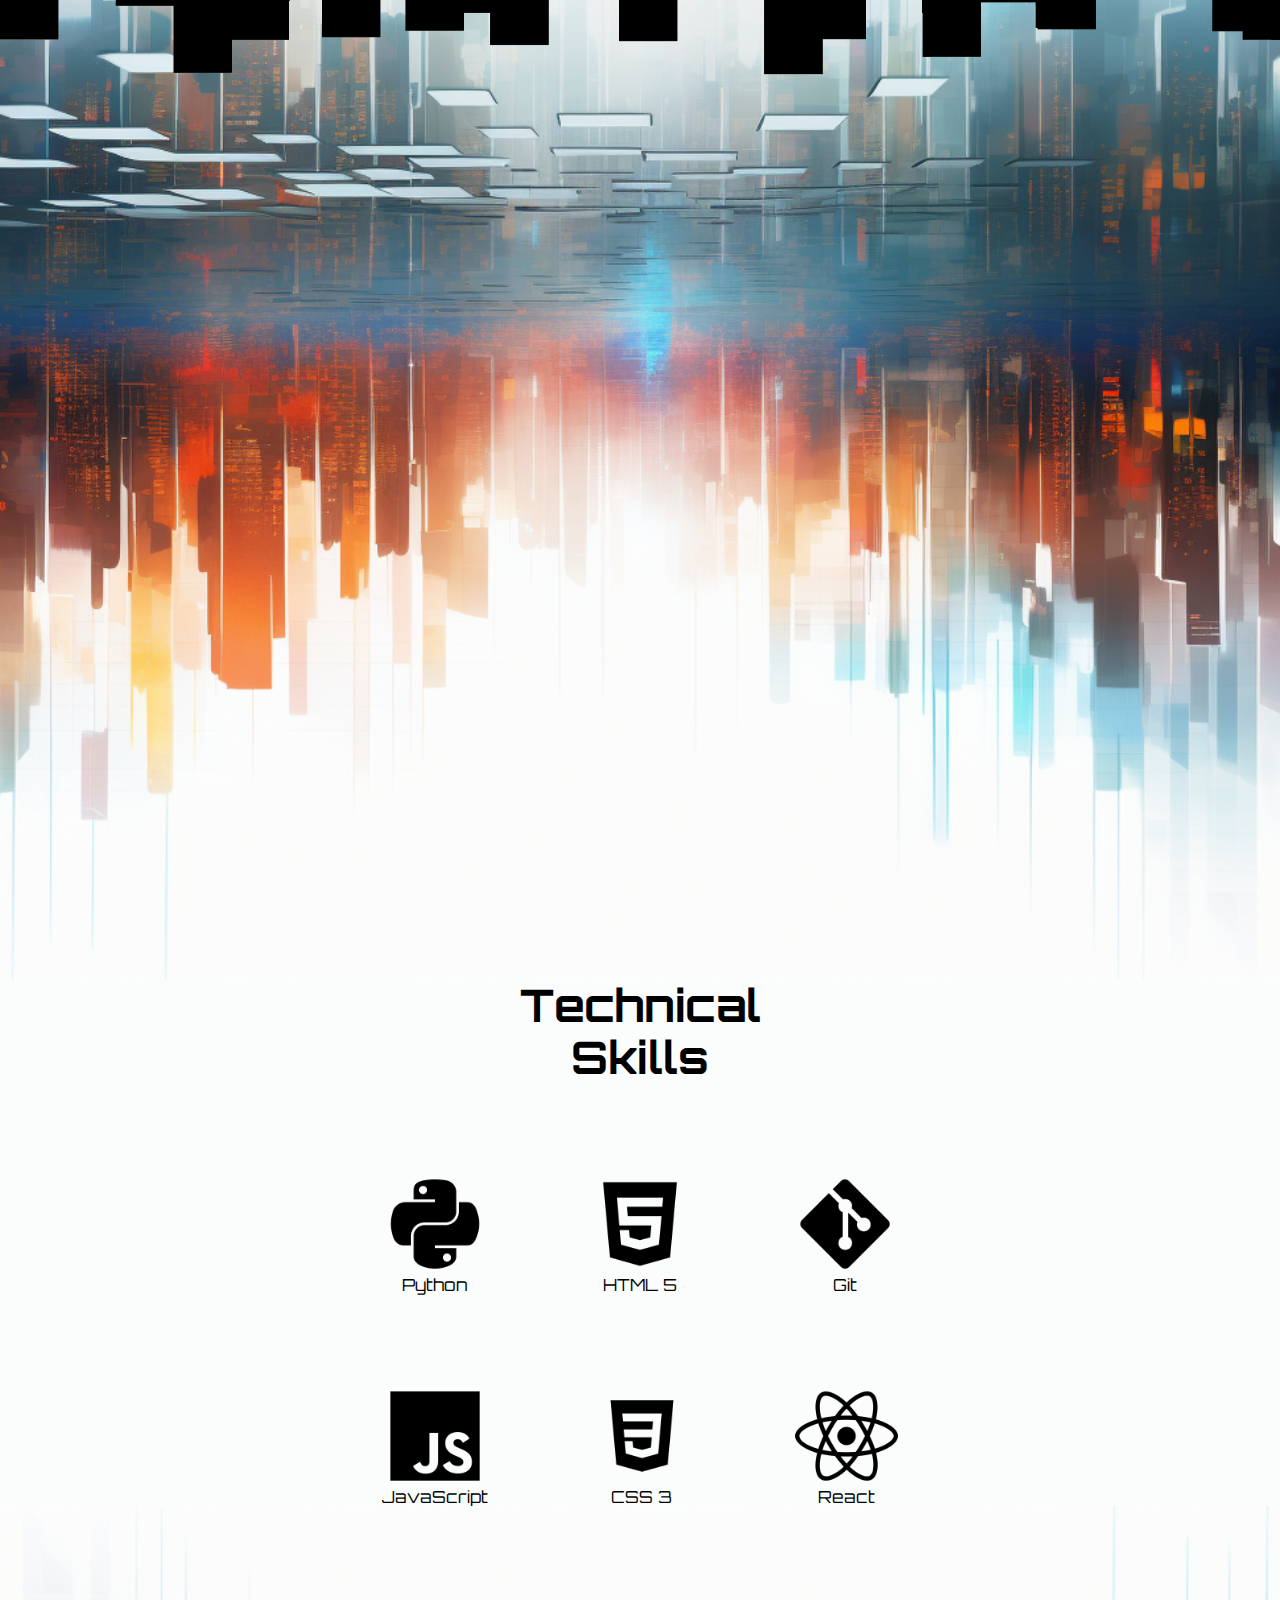
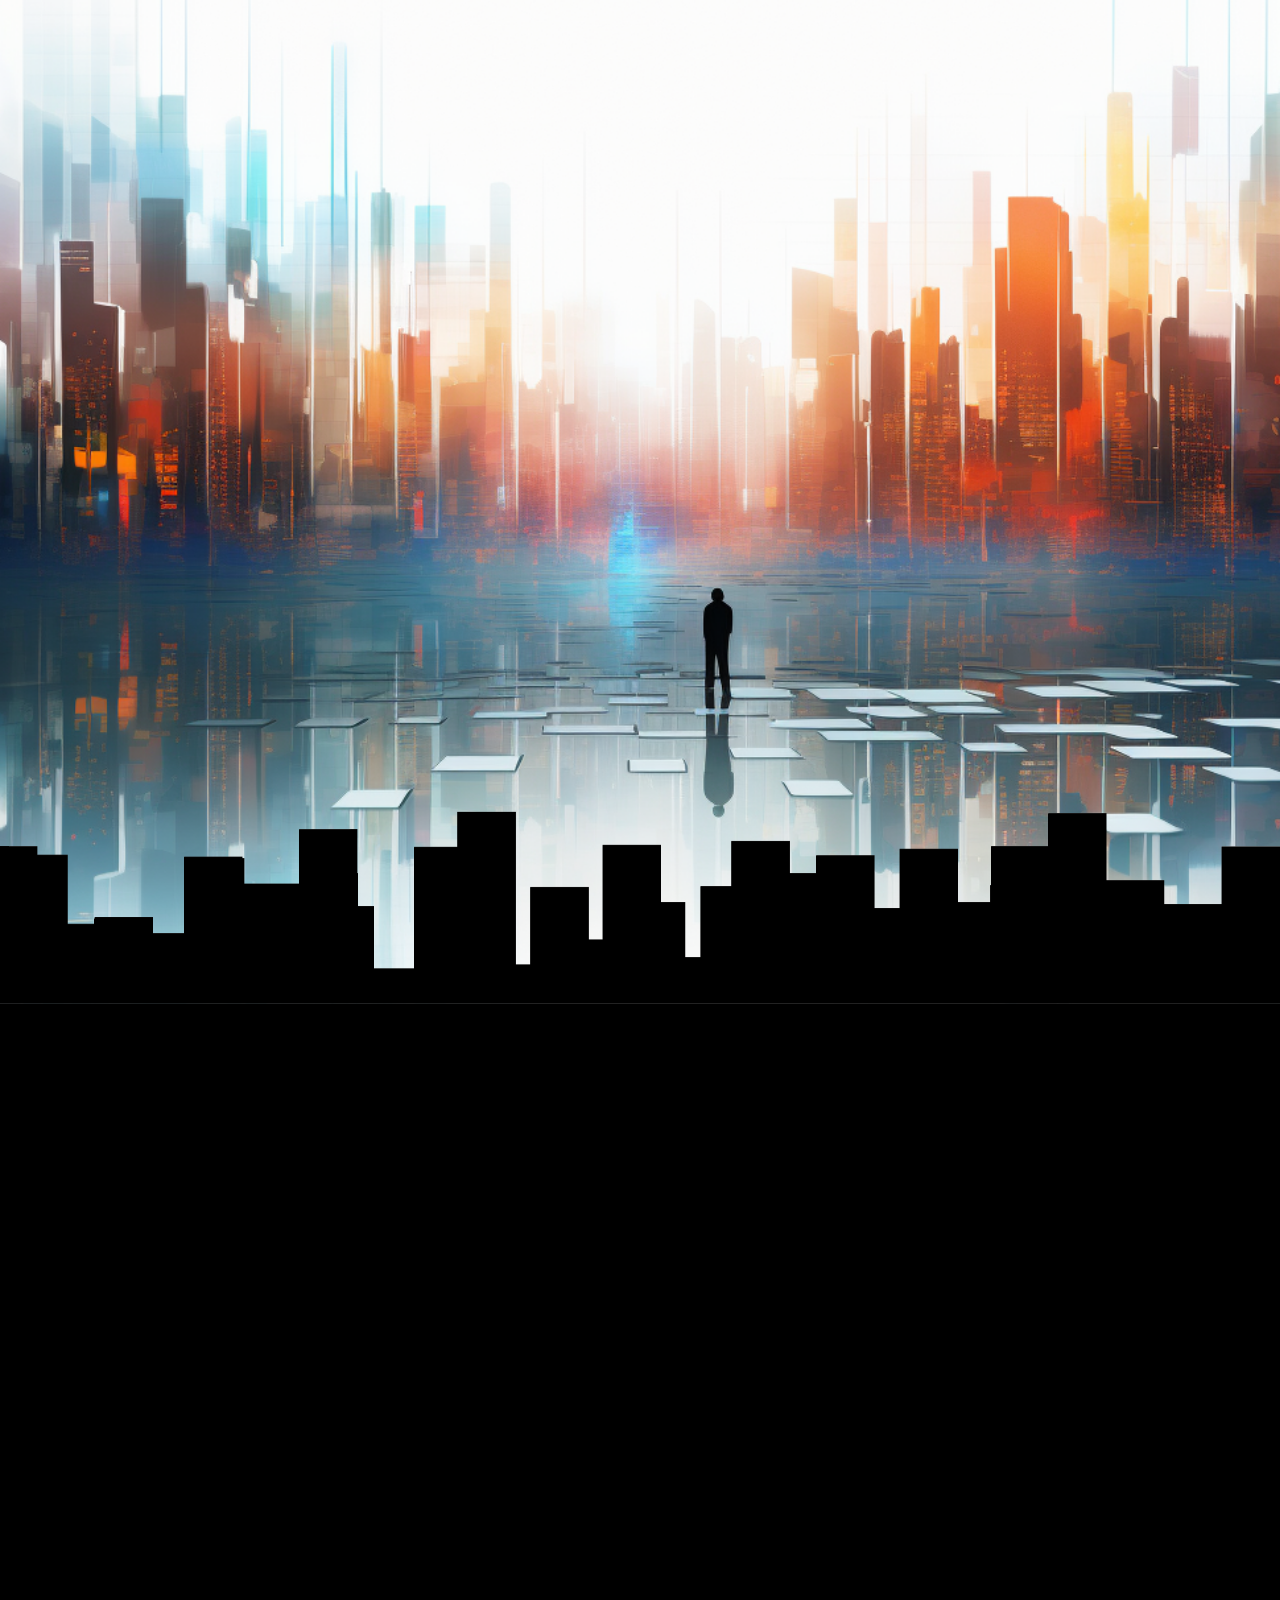
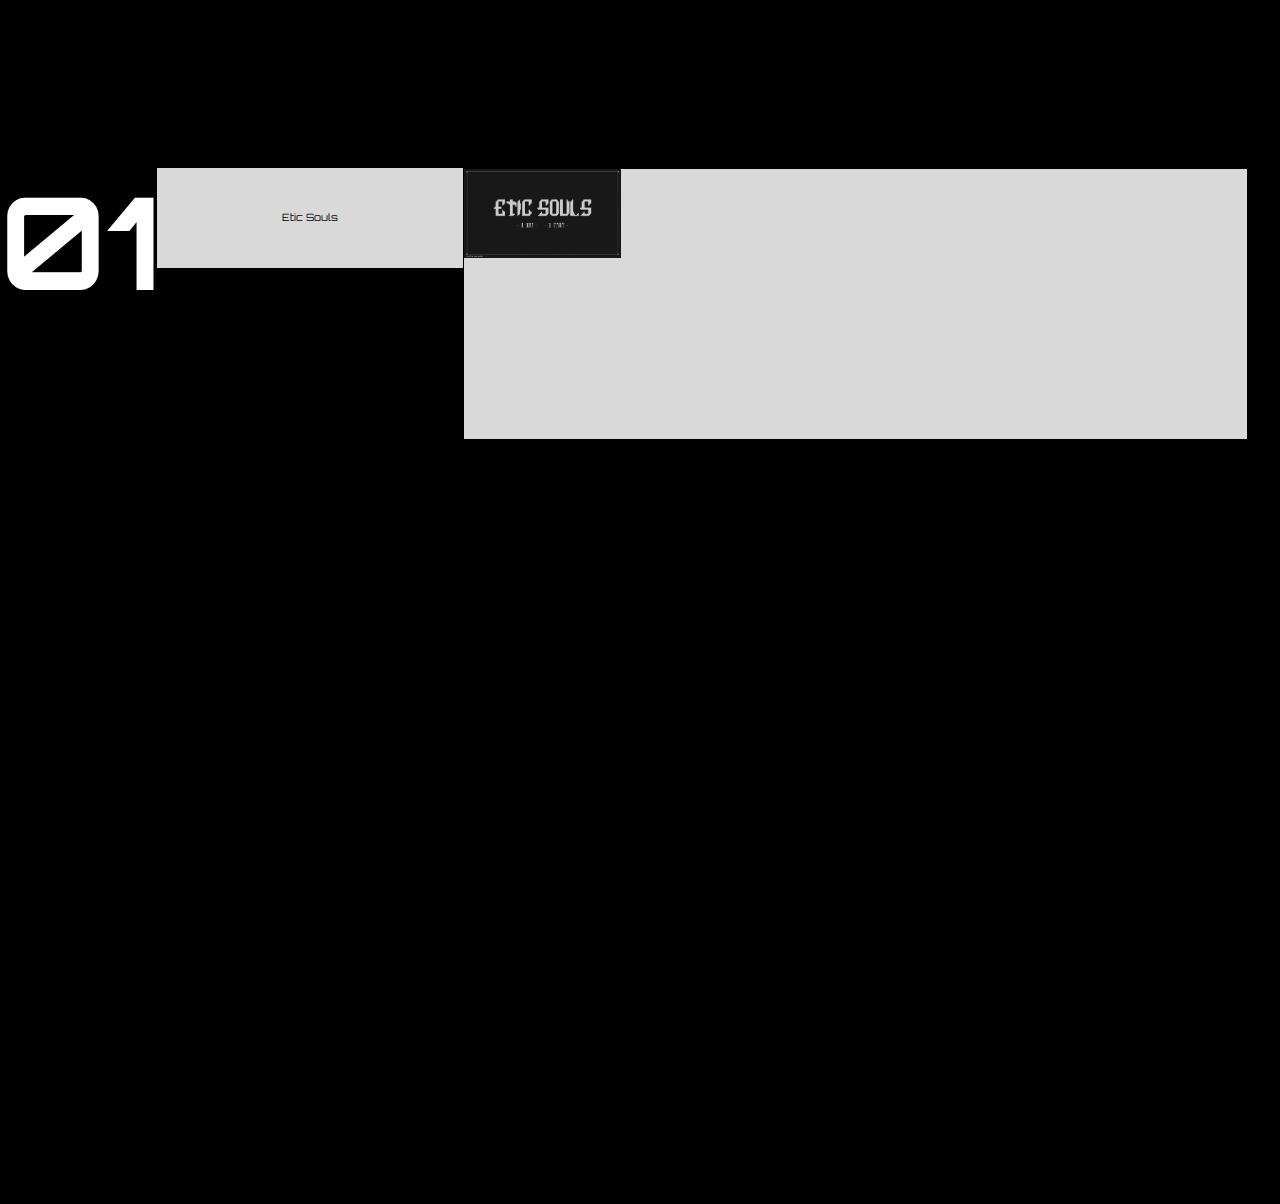
==== commit d8c49cb0: "Dev: Continued development of section 'About Me', complete remake of section 'Skills'. Added 'glitch" ====
--- a/index.html
+++ b/index.html
@@ -9,14 +9,13 @@
     <link rel="preconnect" href="https://fonts.googleapis.com">
     <link rel="preconnect" href="https://fonts.gstatic.com" crossorigin>
     <link href="https://fonts.googleapis.com/css2?family=Orbitron:wght@400;500;600;700;800;900&display=swap" rel="stylesheet">
-
+<script href="Javascript.js"></script>
 </head>
 <body>
 
 
 
     <nav>
-        
         <div id="left-nav">
             <ul>
                 <a class="navbar-link" href="#">
@@ -55,6 +54,7 @@
 
 
     <section id="landing-page">
+        <div class="container">
             <div class="hero-section">
                 <div class="img-wrapper">
                     <img class="proifle-pic" src="Media/profile-pic.png" alt="A profile picture representing Web Developer Rafael Matias">
@@ -73,51 +73,52 @@
                         </div>
                     </div>
                 </div>
-                
-                
-
-            </div>
+            
+            
+            </div>
+        </div>
     </section>
     
     <section id="about" class=".dark-section">
-        <div class="about-header">
-            <h3>About Me</h3>
-            <div class="color-line"></div>
-        </div>
-
-        <div class="about-content">
+        <div class="">
+            <div class="about-header">
+                <h3>About Me</h3>
+                <div class="color-line" id="animated-line"></div>
+            </div>
+            <div class="about-content">
                 <div class="content-1-wrapper">
                         <div class="rectangle"></div>
-                        <p>I’m a digital nomad with a passion for art and technology. I have two years of apprenticeship in both front and back end development.
-                </div>
-
+                        <p id="p1">I’m a digital nomad with a passion for art and technology. I have two years of apprenticeship in both front and back end development.
+                </div>
                 <div class="content-2-wrapper">
                         <div class="rectangle"></div>
                         <p id="p2">I use  a multitude of  programming languages  and  tools to create stunning, one-of-a-kind technological solutions.</p>
                 </div>
-
-
                 <div class="content-3-wrapper">
                         <div class="rectangle"></div>
                         <p id="p3">I’m Currently residing in my native country, Portugal, and will work globally, taking on any web development challenge to further increase my expertise in this field.</p>
                 </div>
-        </div>
-    </section>
-
-
-
-
-
-
-
-
-    <section id="skills">
-        <div id="anchor-target-skills"></div>
-        <div class="glitch-box">
-            
-        </div>
-        <img id="upper-city" src="Media/city-upper.png" alt="">
-        <h3>Technical <br>Skills</h3>
+            </div>
+        </div>
+        
+    </section>
+
+
+
+
+
+
+
+
+    <section id="new-skills-section">
+        
+        <div id="background">
+            <div id="top-city">
+                <img id="glitch-top" src="Media/Glitch-transition.png" alt="">
+            </div>
+            <div id="central-section">
+                <div id="anchor-target-skills"></div>
+                <h3>Technical <br>Skills</h3>
         <div id="first-row">
             <div class="content-wrapper">
                 <img src="Media/Python Black.png" alt="">
@@ -131,28 +132,72 @@
                 <img src="Media/Git Black.png" alt="">
                 <p>Git</p>
             </div>
-            
         </div>
         
         
         <div id="seccond-row">
-                <div class="content-wrapper">
-                    <img src="Media/JavaScript Black.png" alt="">
-                    <p>JavaScript</p>
-                </div>
-                <div class="content-wrapper css-wrapper">
-                    <img src="Media/CSS Black.png" alt="">
-                    <p>CSS 3</p>
-                </div>
-                <div class="content-wrapper">
-                    <img src="Media/React Black.png" alt="">
-                    <p>React</p>
-                </div>
-            </div>
-        <img id="lower-city" src="Media/city-lower.png" alt="">
-    </section>
-    
-    <section id="projects" class=".dark-section"></section>
+            <div class="content-wrapper">
+                <img src="Media/JavaScript Black.png" alt="">
+                <p>JavaScript</p>
+            </div>
+            <div class="content-wrapper css-wrapper">
+                <img src="Media/CSS Black.png" alt="">
+                <p>CSS 3</p>
+            </div>
+            <div class="content-wrapper">
+                <img src="Media/React Black.png" alt="">
+                <p>React</p>
+            </div>
+        </div>
+            </div>
+            <div id="bot-city">
+                <img id="glitch-bot" src="Media/Glitch-transition.png" alt="">
+            </div>
+        </div>
+
+    </section>
+
+
+        
+    
+
+
+
+
+
+
+
+
+
+
+
+
+
+
+
+    <section id="projects" class=".dark-section">
+        <div class="container">
+
+                <div id="project-number">
+                    <p>01</p>
+                </div>
+                <div id="project-name-box">
+                    <p>Etic Souls</p>
+                </div>
+                <div id="project-content">
+                    <div id="project-image">
+                        <img src="Media/Screenshot 2023-12-13 180208.png" alt="">
+                    </div>
+                    <div id="text-button-wrapper">
+                        <div id="project-text"></div>
+                        <div id="project-cta-button"></div>
+                    </div>
+                </div>
+        </div>
+
+
+
+    </section>
     <section id="contact"></section>
     <section id="footer" id="socials"></section>
     
@@ -160,5 +205,22 @@
 
 
 
+
+
+
+
+
+
+
+
+    
+
+
+
+
+
+
+
+
 </body>
 </html>--- a/CSS/styles.css
+++ b/CSS/styles.css
@@ -18,6 +18,15 @@
     display: flex;
     flex-direction: column;
 }
+
+.container {
+    max-width:1248px;
+    display: flex;
+    justify-content: center;
+
+}
+
+
 /*----------------------------------------------------------*/
 /*NAVBAR*/
 
@@ -50,7 +59,7 @@
 }
 
 .logo {
-width: 5%;
+height: 100%;
 }
     
 
@@ -82,6 +91,12 @@
 
 /*------------------------------------------------------------------------------*/
 /*LANDING PAGE HERO SECTON*/
+
+#landing-page .container {
+    display: flex;
+    justify-content: center;
+    align-items: center;
+}
 
 h1 {
     font-size: 7vh;
@@ -117,9 +132,9 @@
 .hero-section {
 
 /*Size & Position the Div + style*/    
-width: 70%;
-height: 68%;
-margin-top: 4em;
+width: 100%;
+height: 64vh;
+margin-top: 5em;
 border-radius: 50px;
 background: rgb(253, 253, 253);
 filter: drop-shadow(0px 4px 4px rgba(0, 0, 0, 0.25));
@@ -165,9 +180,9 @@
     flex-direction: column;
     align-items: center;
     justify-content: center;
-
+    position: relative;
     margin-top: 3em;
-    margin-left: 0;
+    margin-right: 9em;
 }
 
 /*HERO TEXT*/
@@ -191,9 +206,9 @@
 .cta-button p {
     color: white;
     background-color: black;
-    font-size: 2.4em;
+    font-size: 1.4vw;
     font-weight: bold;
-    padding: 10px 56px;
+    padding: 1.5vh 3.5vw;
     border-radius: 100px;
     
     filter: drop-shadow(0px 4px 4px rgba(0, 0, 0, 0.25));
@@ -238,8 +253,8 @@
 #about {
 
     background: rgb(0, 0, 0);
-    height: 100vh;
-    width: 100vw;
+    height: fit-content;
+    width: 100%;
 }
 
 
@@ -269,8 +284,13 @@
     width: 56vw;
     background: rgb(255,1,245);
     background: linear-gradient(90deg, rgba(255,1,245,1) 0%, rgba(33,242,243,1) 100%);
-}
-
+
+    transition: width 1s; /* Add transition for a smooth animation */
+}
+
+#animated-line.appear {
+    width: 56vw; /* Final width set to 56vw */
+  }
 
 /*ABOUT TEXT*/
 
@@ -293,13 +313,13 @@
 }
 
 #about #p1 {
-    font-size: 4rem;
+    font-size: 2vw;
 }
 #about #p2 {
-    font-size: 3.2rem;
+    font-size: 1.7vw;
 }
 #about #p3 {
-    font-size: 2.4rem;
+    font-size: 1.4vw;
 }
 
 #about #li {
@@ -315,8 +335,8 @@
 .rectangle {
     margin-top: 1vh;
     background-color: white;
-    width: 40px;
-    height: 30px;
+    width: 2vw;
+    height: 3vh;
 
 
 }
@@ -342,8 +362,14 @@
     font-size: 4rem
 }
 
-
-
+/*GLITCH TRANSITION TOP*/
+
+#glitch-transition-top {
+    z-index: 999999999999999999999999999999999999999999999999999999;
+    width: 100vw;
+    float: inline-end;
+
+}
 
 
 
@@ -386,7 +412,7 @@
     width: 10em;
     /*background-color: red;*/
     z-index: 1000000000000000000000000000000000000;
-    margin-top: -50%;
+    margin-top: -9%;
 
 }
 
@@ -490,6 +516,35 @@
     background: black;
     height: 200vh;
     width: 100%;
+    display: flex;
+    align-items: center;
+}
+
+#projects #project-number {
+    color: white;
+    font-size: 10vw;
+    font-weight: bolder;
+}
+
+#project-name-box {
+    width: 50em;
+    height: 10em;
+    background-color: rgb(217, 217, 217);
+    display: flex;
+    align-items: center;
+    justify-content: center;
+}
+
+#project-content {
+    width: 100vw;
+    height: 30vh;
+    background-color: rgb(217, 217, 217);
+    margin: 1px;
+
+}
+
+#project-image img {
+    width: 20%;
 }
 
 
@@ -498,4 +553,96 @@
 /*CONTACT ME*/
 
 /*---------------------------------------------------------------------*/
-/*FOOTER*/+/*FOOTER*/
+
+/*NEW SKILLS SECTION*/
+
+/* NEW SKILLS SECTION */
+
+
+
+
+
+
+
+
+
+
+
+
+
+
+/* NEW SKILLS SECTION */
+
+#new-skills-section #top-city {
+    position: relative;
+    width: 100vw;
+    height: 122vh;
+    background-image: url(/Media/city-upper.png);
+    background-size: cover;
+    background-position: center;
+    background-repeat: no-repeat;
+    transform: rotate(180deg);
+}
+
+#new-skills-section #top-city #glitch-top {
+    position: absolute;
+    width: 100vw;
+    bottom: 0;
+    transform: rotate(180deg);
+}
+
+#new-skills-section #central-section {
+    height: fit-content;
+    width: 100vw;
+    background-color: rgb(251,252,252);
+    display: flex;
+    flex-direction: column;
+    align-items: center;
+    font-size: 1.3vw;
+    font-weight:400;
+}
+
+#new-skills-section #central-section h3 {
+    color: black;
+    text-align: center;
+    margin-bottom: 10vh;
+}
+
+#new-skills-section #central-section #first-row {
+    margin-bottom: 10vh;
+}
+
+#new-skills-section #bot-city {
+    position: relative;
+    width: 100vw;
+    height: 122vh;
+    background-image: url(/Media/city-lower.png);
+    background-size: cover;
+    background-position: center;
+    background-repeat: no-repeat;
+}
+
+#new-skills-section #bot-city #glitch-bot {
+    position: absolute;
+    width: 100vw;
+    bottom: 0;
+    transform: rotate(180deg);
+
+}
+
+
+
+
+
+
+
+
+
+
+
+
+
+
+/*NAVBAR TEST*/
+
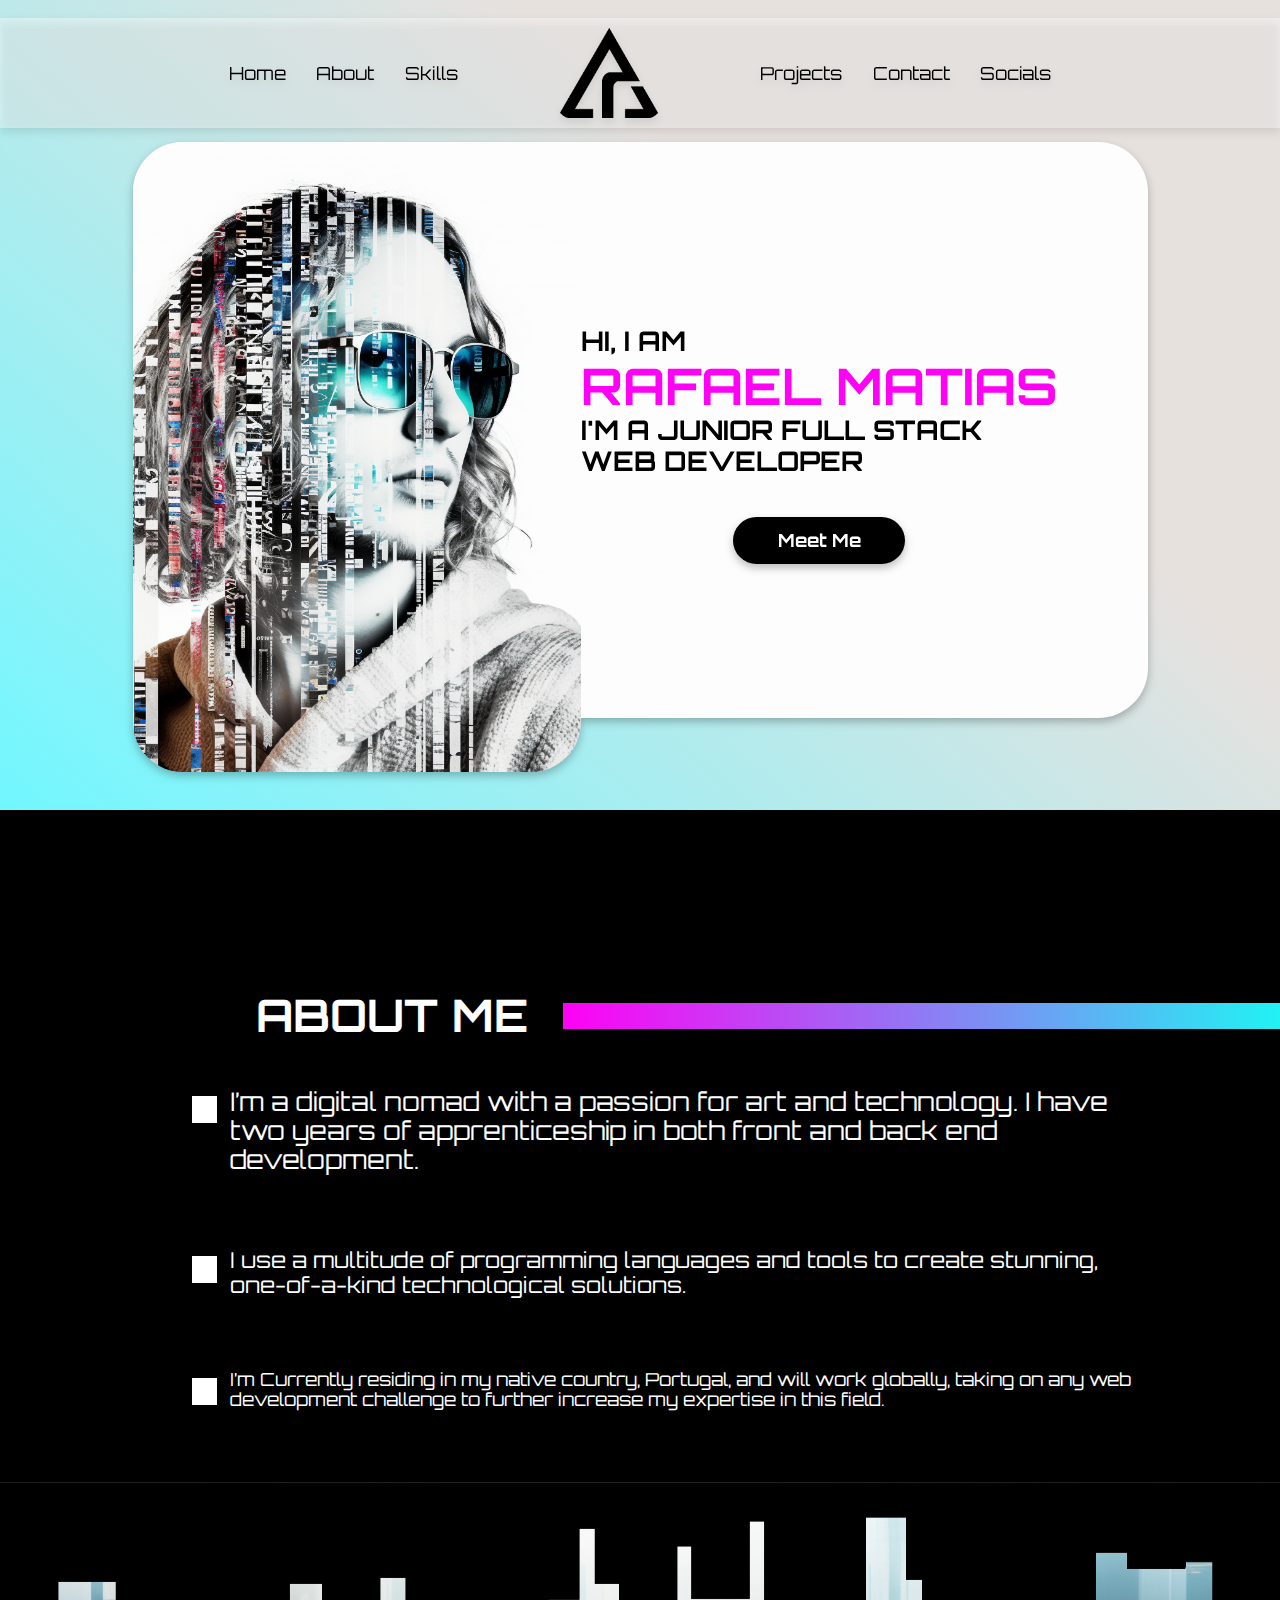
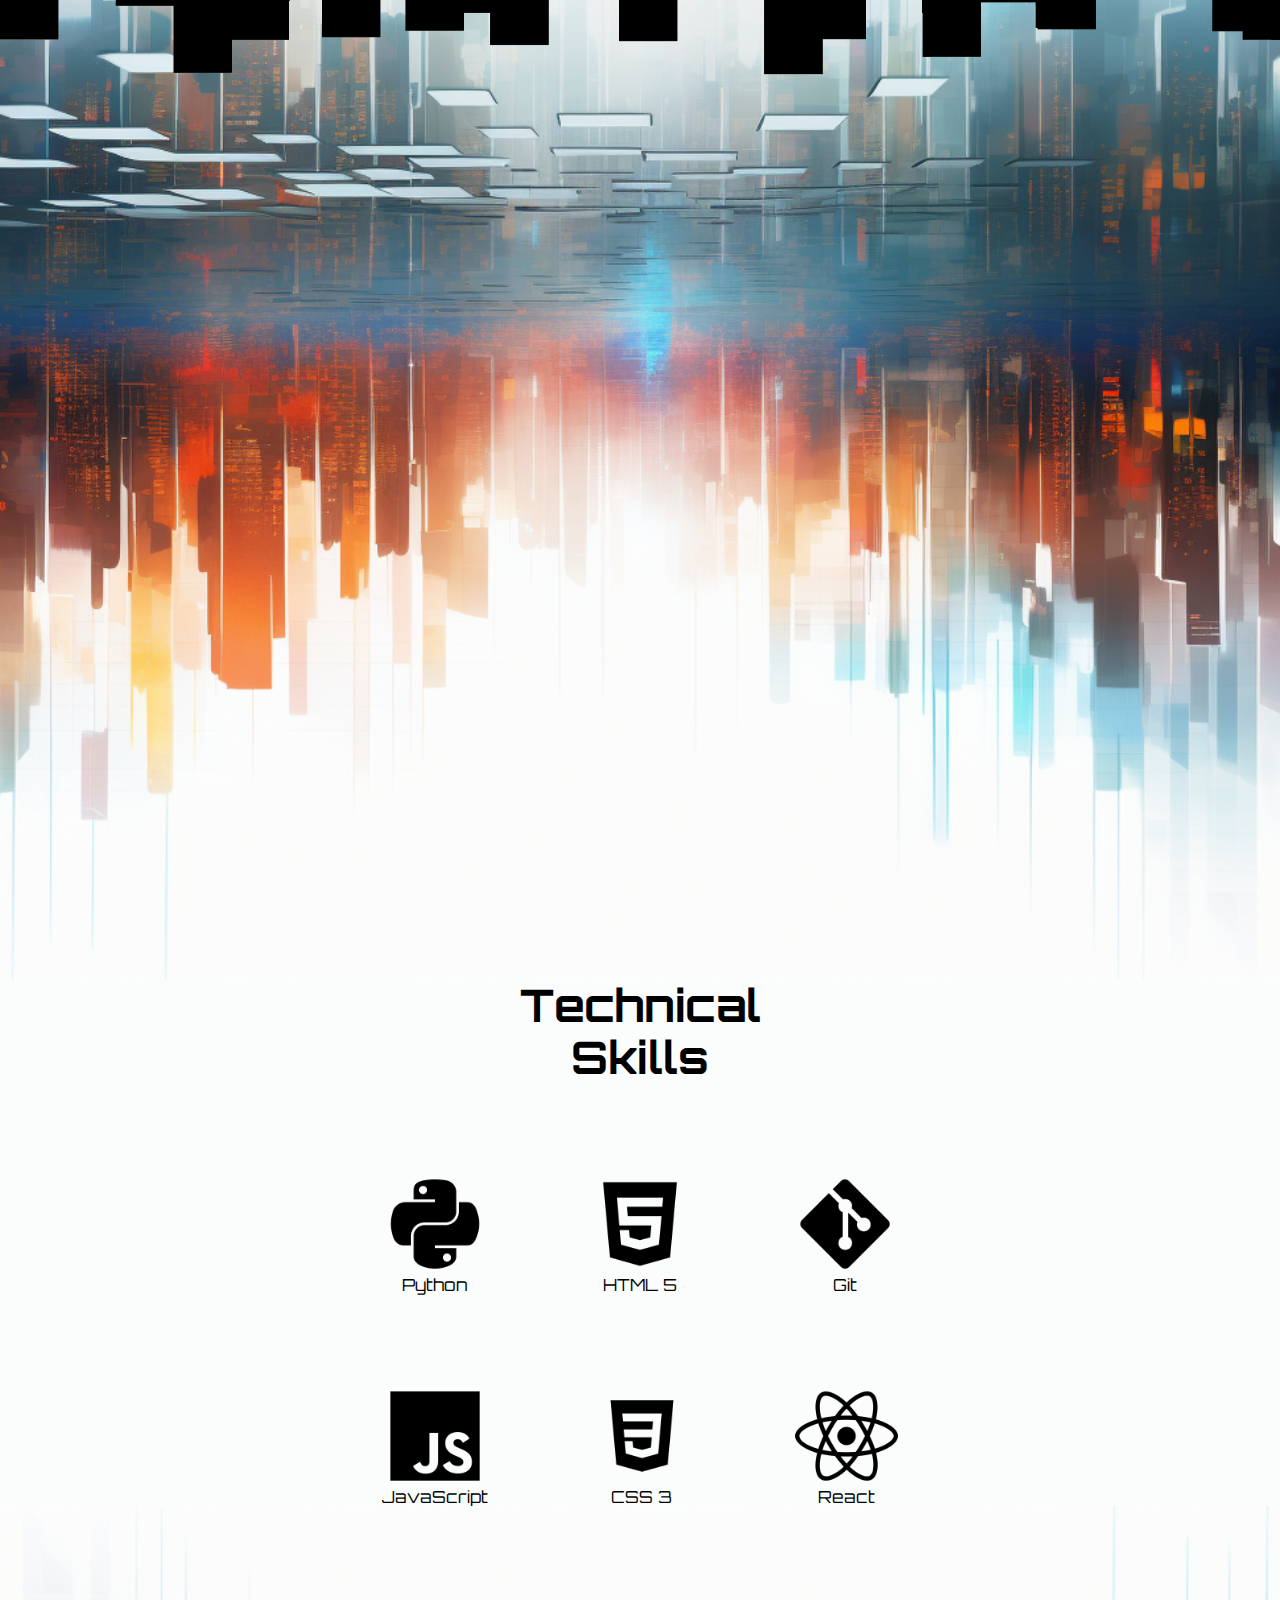
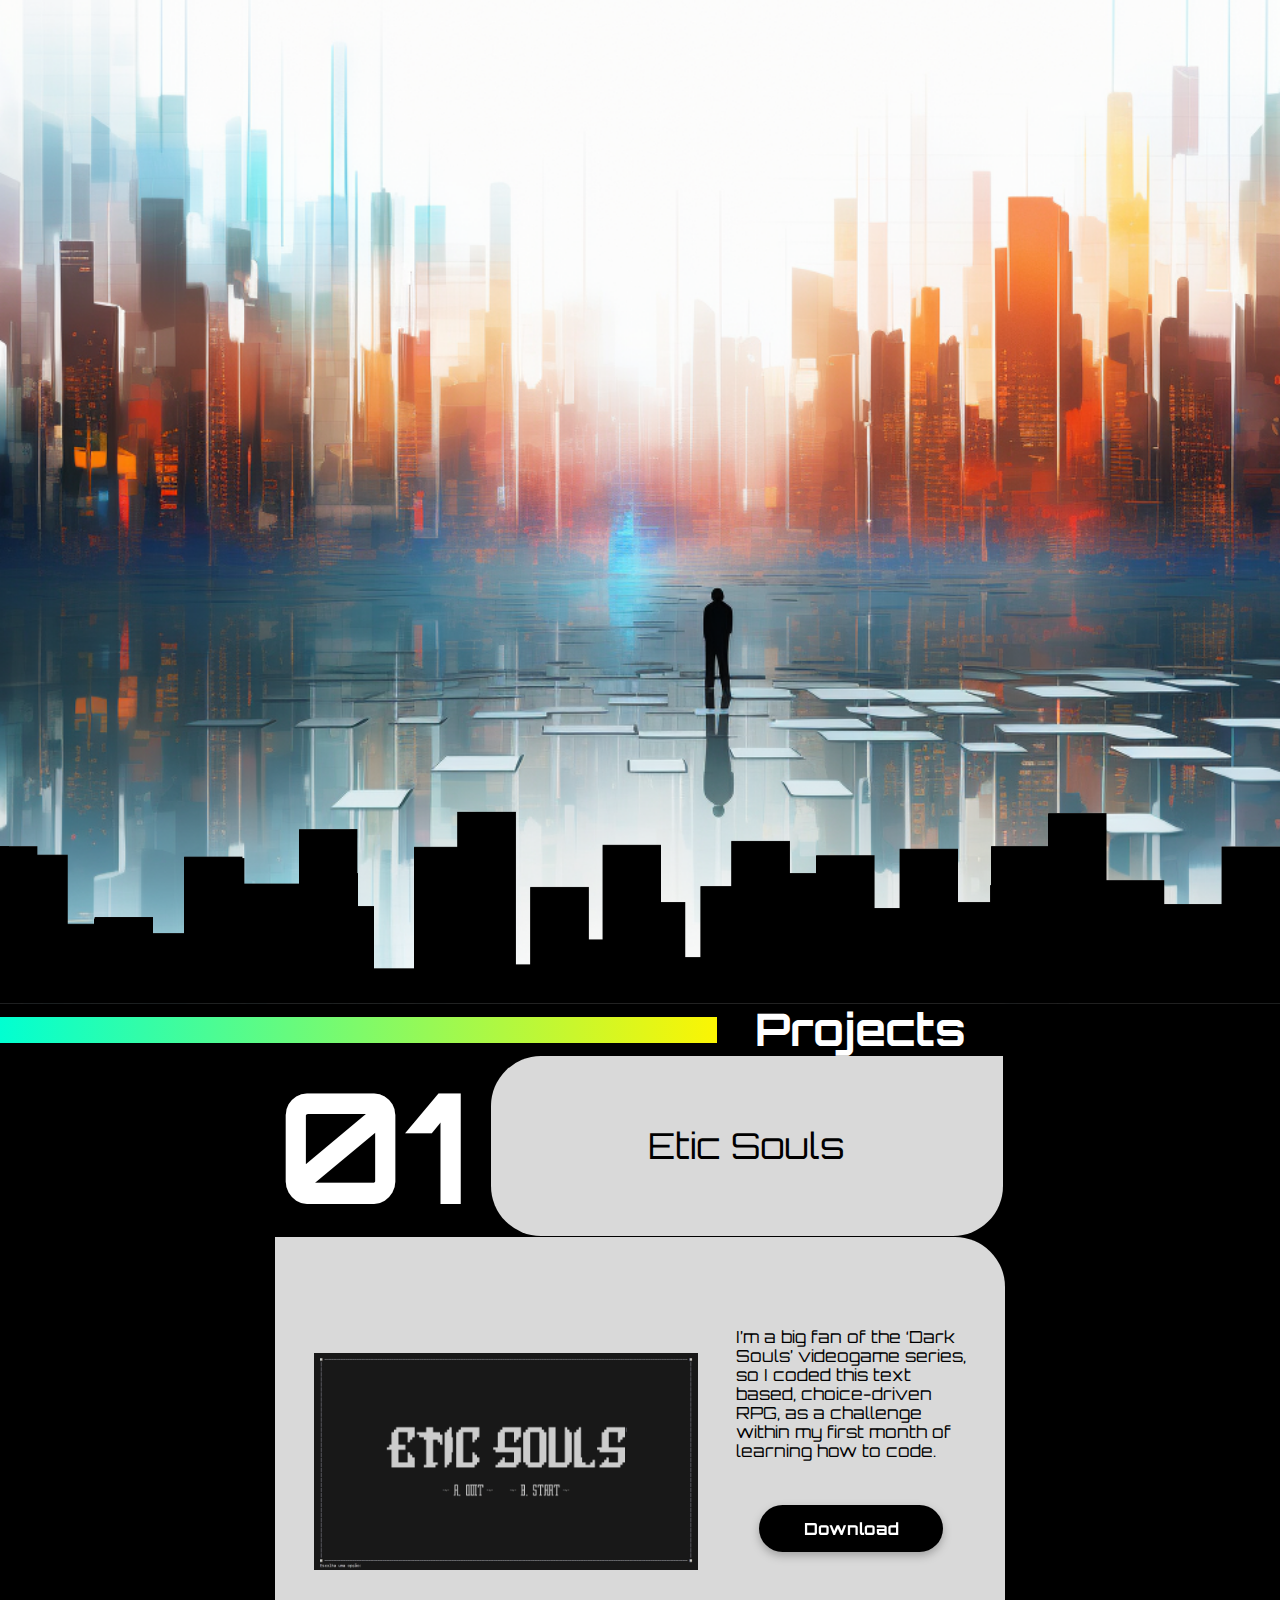
==== commit 00ea244f: "Dev: Trabalho final UX/UI Foundations - Navbar, LandingPage, About Me, Skills & Projects sections" ====
--- a/index.html
+++ b/index.html
@@ -23,8 +23,6 @@
                 </a>
                 <a class="navbar-link" href="#about">
                     <li>About</li>
-            
-                    </p>
                 </a>
                 <a class="navbar-link" href="#anchor-target-skills">
                     <li>Skills</li>
@@ -35,7 +33,7 @@
             
         <div id="right-nav">
             <ul>
-                <a class="navbar-link" href="#">
+                <a class="navbar-link" href="#projects">
                     <li>Projects</li>
                 </a>
                 <a class="navbar-link" href="#">
@@ -176,24 +174,37 @@
 
 
     <section id="projects" class=".dark-section">
-        <div class="container">
-
+        <div id="color-line-projects-wrapper">
+            <div id="color-line-projects" ></div>
+            <h3>Projects</h3>
+        </div>
+
+        <div id="projects-content">
+            <div id="number-name-wrapper">
                 <div id="project-number">
                     <p>01</p>
                 </div>
                 <div id="project-name-box">
                     <p>Etic Souls</p>
                 </div>
-                <div id="project-content">
-                    <div id="project-image">
-                        <img src="Media/Screenshot 2023-12-13 180208.png" alt="">
-                    </div>
-                    <div id="text-button-wrapper">
-                        <div id="project-text"></div>
-                        <div id="project-cta-button"></div>
-                    </div>
-                </div>
-        </div>
+            </div>
+            <div id="project-content">
+                <div id="project-image">
+                    <img src="Media/Screenshot 2023-12-13 180208.png" alt="">
+                </div>
+                <div id="text-button-wrapper">
+                    <div id="project-text">
+                        <p>I’m a big fan of the ‘Dark Souls’ videogame series, so I coded this text based, choice-driven RPG, as a challenge within my first month of learning how to code.</p>
+                    </div>
+                    <div id="project-cta-button">
+                        <a href="#">
+                            <p>Download</p>
+                        </a>
+                    </div>
+                </div>
+            </div>
+        </div>
+    </div>
 
 
 
--- a/CSS/styles.css
+++ b/CSS/styles.css
@@ -44,22 +44,27 @@
     justify-content:center;
     align-items: center;
     filter: drop-shadow(0px 4px 4px rgba(0, 0, 0, 0.25));
-
-
+    
   }
 
 nav #left-nav {
-margin-right: 10vw;
-
+display: flex;
+flex-direction: row;
+justify-content: center;
+align-items: center;
 }
 
 nav #right-nav {
-    margin-left: 10vw;
+display: flex;
+flex-direction: row;
+justify-content: center;
+align-items: center;
 
 }
 
 .logo {
 height: 100%;
+margin: 0 8%;
 }
     
 
@@ -99,7 +104,7 @@
 }
 
 h1 {
-    font-size: 7vh;
+    font-size: 5.6vh;
     font-weight: bolder;
     color: rgb(255, 1, 245);
     margin: 0;
@@ -254,7 +259,7 @@
 
     background: rgb(0, 0, 0);
     height: fit-content;
-    width: 100%;
+    width: 100vw;
 }
 
 
@@ -512,41 +517,118 @@
 /*---------------------------------------------------------------------*/
 /*PROJECTS*/
 
+#color-line-projects {
+    height: 2vw;
+    width: 56vw;
+    background: linear-gradient(90deg, rgb(1, 255, 209), rgb(251, 245, 3,1));
+}
+
+#color-line-projects-wrapper {
+    display: flex;
+    align-items: center;
+
+
+}
+
 #projects {
     background: black;
     height: 200vh;
     width: 100%;
     display: flex;
-    align-items: center;
-}
-
-#projects #project-number {
+    flex-direction: column;
+
+}
+
+#project-number {
     color: white;
-    font-size: 10vw;
+    font-size: 12vw;
     font-weight: bolder;
+    margin-right: 2vw;
 }
 
 #project-name-box {
-    width: 50em;
-    height: 10em;
+    font-size: 2.8vw;
+    font-weight: 400;
+    width:40vw;
+    height: 20vh;
     background-color: rgb(217, 217, 217);
     display: flex;
     align-items: center;
     justify-content: center;
+    border-top-left-radius: 50px;
+    border-bottom-left-radius: 50px;
+    border-bottom-right-radius: 50px;
 }
 
 #project-content {
-    width: 100vw;
-    height: 30vh;
+    width: 57vw;
+    height: 50vh;
     background-color: rgb(217, 217, 217);
     margin: 1px;
-
-}
-
+    border-top-right-radius: 50px;
+    border-bottom-left-radius: 50px;
+    border-bottom-right-radius: 50px;
+    display: flex;
+    flex-direction: row;
+
+}
+#project-image {
+    width: fit-content;
+    display: flex;
+    justify-content: center;
+    align-items: center;
+    margin-left: 3vw;
+    margin-right: 3vw;
+}
 #project-image img {
-    width: 20%;
-}
-
+    width: 30vw;
+}
+
+#number-name-wrapper {
+    display: flex;
+    flex-direction: row;
+    align-items: center;
+}
+
+#project-cta-button {
+    display: flex;
+    justify-content: center;
+    align-items: center;
+}
+
+#project-cta-button p {
+    color: white;
+    background-color: black;
+    font-size: 1.4vw;
+    font-weight: bold;
+    padding: 1.5vh 3.5vw;
+    border-radius: 100px;
+    
+    filter: drop-shadow(0px 4px 4px rgba(0, 0, 0, 0.25));
+    text-shadow: 0px 4px 4px rgba(0, 0, 0.25);
+
+    
+
+
+
+}
+
+#project-cta-button p:hover {
+    background-color: rgb(255, 1, 245);
+}
+
+#text-button-wrapper {
+    display: flex;
+    flex-direction: column;
+    justify-content: center;
+    align-items: center;
+    margin-right: 3vw;
+}
+
+#text-button-wrapper p {
+    font-size: 1.3vw;
+    margin-bottom: 5vh;
+}
 
 
 /*---------------------------------------------------------------------*/
@@ -573,6 +655,20 @@
 
 
 /* NEW SKILLS SECTION */
+
+#new-skills-section {
+    display: flex;
+    flex-direction: column;
+    align-items: center;
+    justify-content: center;
+}
+
+#new-skills-section #background {
+    display: flex;
+    flex-direction: column;
+    justify-content: center;
+    align-items: center;
+}
 
 #new-skills-section #top-city {
     position: relative;
@@ -594,13 +690,14 @@
 
 #new-skills-section #central-section {
     height: fit-content;
-    width: 100vw;
+    width: 100%;
     background-color: rgb(251,252,252);
     display: flex;
     flex-direction: column;
     align-items: center;
     font-size: 1.3vw;
     font-weight:400;
+
 }
 
 #new-skills-section #central-section h3 {
@@ -632,17 +729,28 @@
 }
 
 
-
-
-
-
-
-
-
-
-
-
-
-
-/*NAVBAR TEST*/
-
+#projects-content {
+display: flex;
+flex-direction: column;
+justify-content: center;
+align-items: center;
+
+}
+
+
+#color-line-projects-wrapper h3 {
+    margin-left: 3vw;
+}
+
+
+
+
+
+
+
+
+
+
+
+
+
